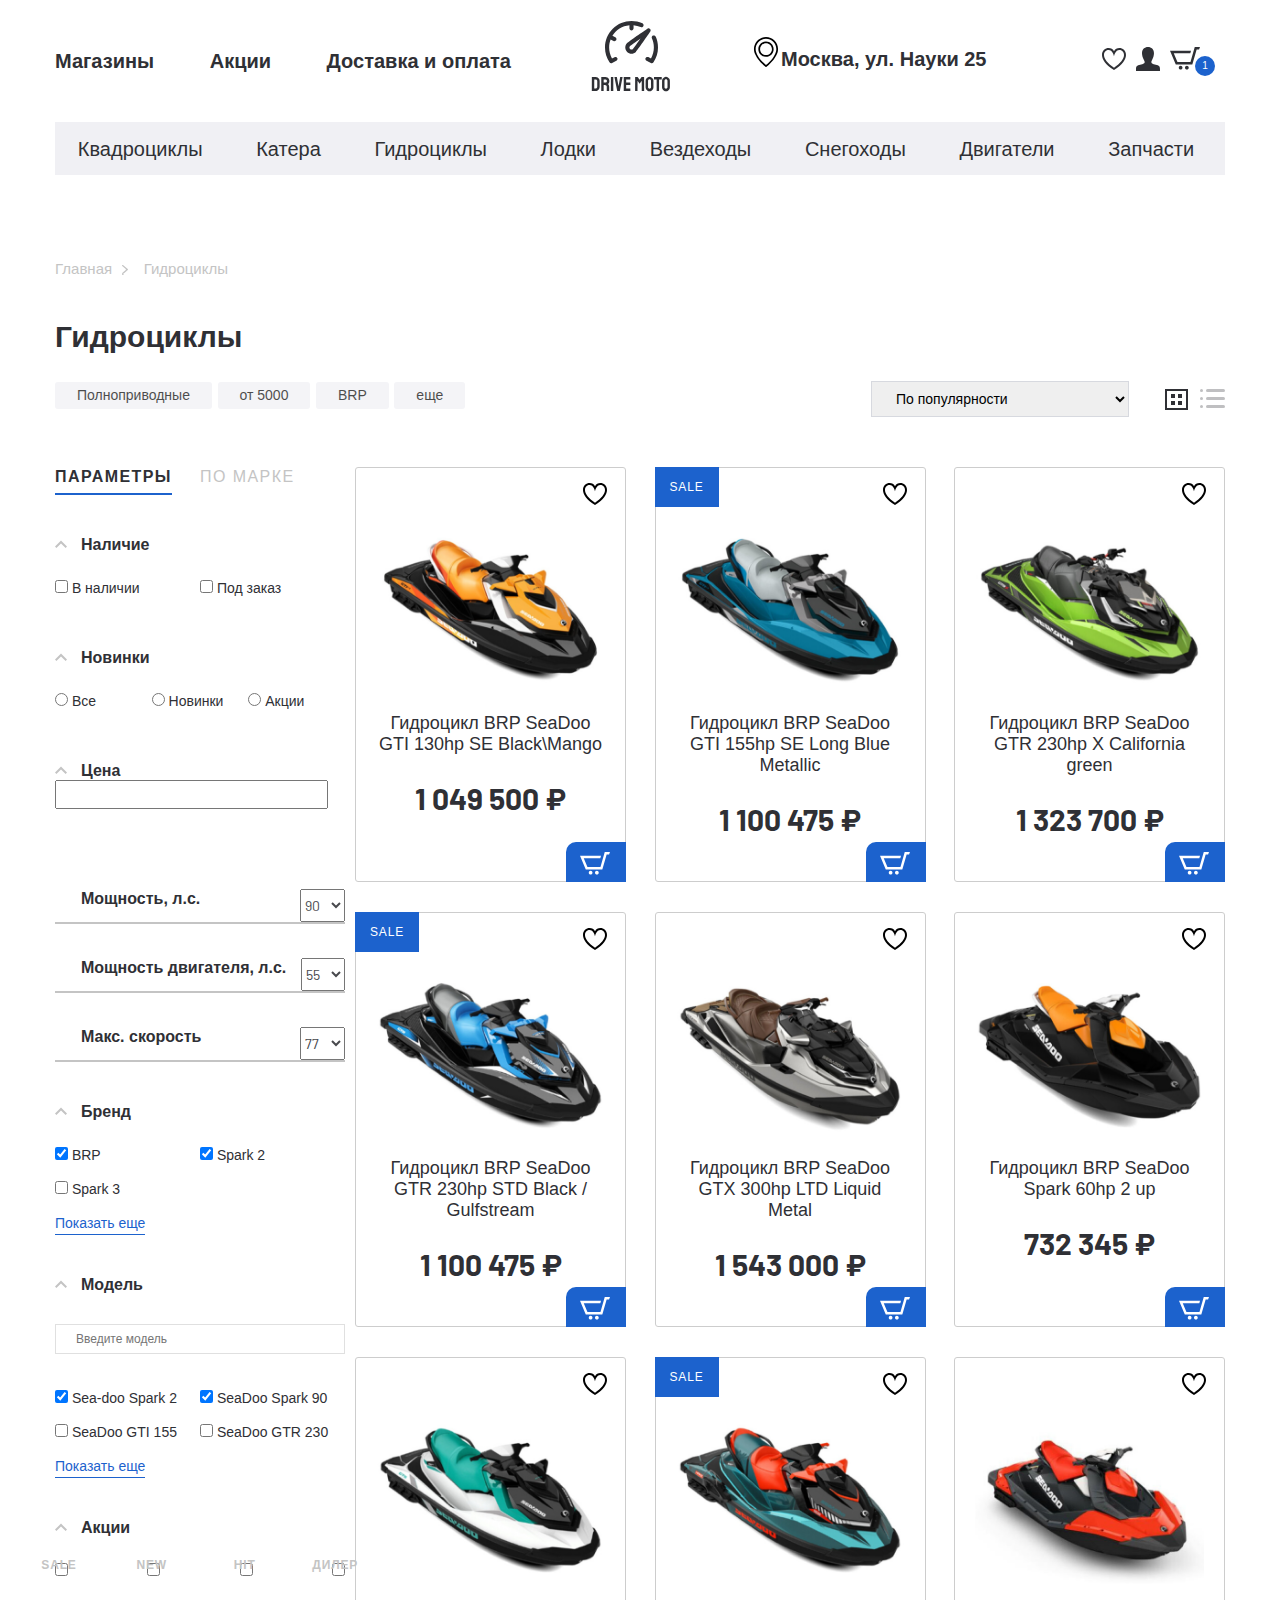
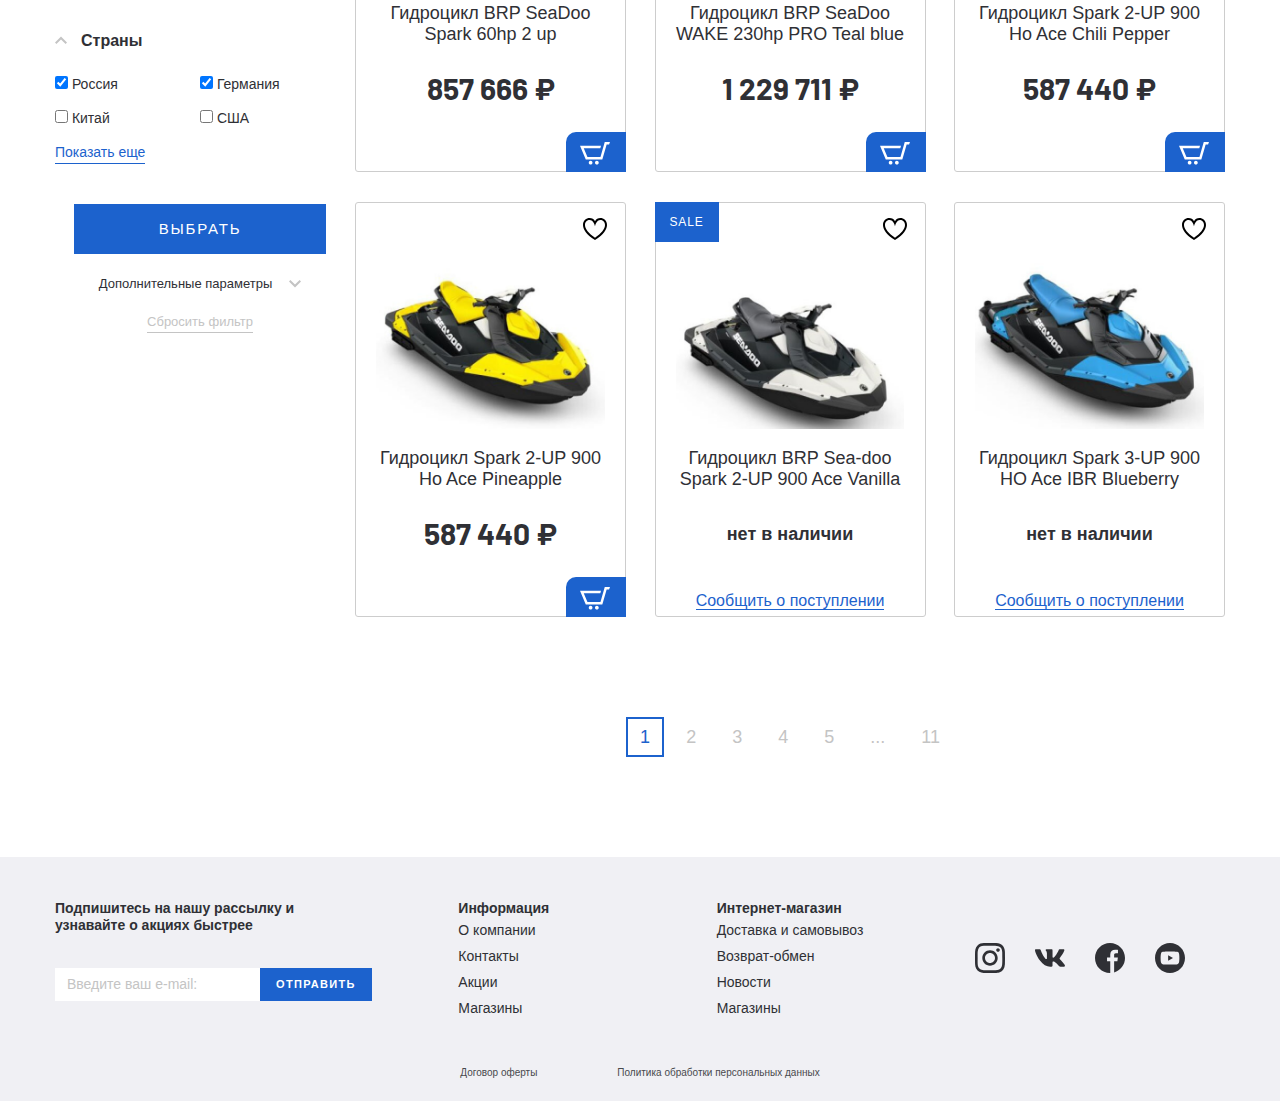
==== catalog.html @ 07547547 "work on the second and third page" ====
<!DOCTYPE html>
<html lang="ru">

<head>
  <meta charset="UTF-8">
  <meta name="viewport" content="width=device-width, initial-scale=1.0">
  <meta http-equiv="X-UA-Compatible" content="ie=edge">
  <title>Driver Moto</title>
  <link rel="stylesheet" href="css/normalize.css">
  <link rel="stylesheet" href="css/slick.css">
  <link rel="stylesheet" href="css/jquery.formstyler.css">
  <link rel="stylesheet" href="css/jquery.formstyler.theme.css">
  <link rel="stylesheet" href="css/ion.rangeSlider.min.css">
  <link rel="stylesheet" href="css/jquery.rateyo.min.css">
  <link rel="stylesheet" href="css/fonts.css">
  <link rel="preconnect" href="https://fonts.googleapis.com">
  <link rel="preconnect" href="https://fonts.gstatic.com" crossorigin>
  <link href="https://fonts.googleapis.com/css2?family=Barlow:wght@400;700&display=swap" rel="stylesheet">
  <link rel="stylesheet" href="css/style.css">
</head>

<body>
  <header class="header">
    <div class="header__top">
      <div class="container">
        <div class="header__top-inner">
          <nav class="menu">
            <ul class="menu__list">
              <li class="menu__item"><a class="menu__link" href="index.html">Магазины</a></li>
              <li class="menu__item"><a class="menu__link" href="index.html">Акции</a></li>
              <li class="menu__item"><a class="menu__link" href="index.html">Доставка и оплата</a></li>
            </ul>
          </nav>
          <a class="logo" href="index.html">
            <img class="logo__img" src="images/logo.svg" alt="Logo">
          </a>
          <div class="header__box">
            <a class="header__address-link"
              href="https://www.google.com.ua/maps/search/%D0%9C%D0%BE%D1%81%D0%BA%D0%B2%D0%B0,+%D1%83%D0%BB.+%D0%9D%D0%B0%D1%83%D0%BA%D0%B8+25/@55.744637,37.477766,10.5z?hl=ru"
              target="_blank">Москва, ул. Науки 25</a>
            <ul class="user-list">
              <li class="user-list__item">
                <a class="user-list__link" href="#">
                  <img src="images/save-icon.svg" alt="save">
                </a>
              </li>
              <li class="user-list__item">
                <a class="user-list__link" href="#">
                  <img src="images/account-icon.svg" alt="account">
                </a>
              </li>
              <li class="user-list__item">
                <a class="user-list__link basket" href="#">
                  <img src="images/basket-icon.svg" alt="basket">
                  <p class="basket__num">
                    1
                  </p>
                </a>
              </li>
            </ul>
          </div>
        </div>
      </div>
    </div>
    <div class="header__bottom">
      <div class="container">
        <ul class="menu-categories">
          <li class="menu-categories__item">
            <a class="menu-categories__link" href="catalog.html">
              Квадроциклы
            </a>
          </li>
          <li class="menu-categories__item">
            <a class="menu-categories__link" href="catalog.html">
              Катера
            </a>
          </li>
          <li class="menu-categories__item">
            <a class="menu-categories__link" href="catalog.html">
              Гидроциклы
            </a>
          </li>
          <li class="menu-categories__item">
            <a class="menu-categories__link" href="catalog.html">
              Лодки
            </a>
          </li>
          <li class="menu-categories__item">
            <a class="menu-categories__link" href="catalog.html">
              Вездеходы
            </a>
          </li>
          <li class="menu-categories__item">
            <a class="menu-categories__link" href="catalog.html">
              Снегоходы
            </a>
          </li>
          <li class="menu-categories__item">
            <a class="menu-categories__link" href="catalog.html">
              Двигатели
            </a>
          </li>
          <li class="menu-categories__item">
            <a class="menu-categories__link" href="catalog.html">
              Запчасти
            </a>
          </li>
        </ul>
      </div>
    </div>
  </header>

  <div class="breadcrumbs">
    <div class="container">
      <ul class="breadcrumbs__list">
        <li class="breadcrumbs__list-item"><a class="breadcrumbs__list-link" href="#">
            Главная
          </a></li>
        <li class="breadcrumbs__list-item"><a class="breadcrumbs__list-link" href="#">
            Гидроциклы
          </a></li>
      </ul>
    </div>
  </div>

  <section class="catalog">
    <div class="container">
      <h2 class="catalog__title">Гидроциклы</h2>
      <div class="catalog__filter">
        <div class="catalog__filter-items">
          <button>Полноприводные</button>
          <button>от 5000</button>
          <button>BRP</button>
          <button>еще</button>
        </div>
        <div class="catalog__filter-btn">
          <select class="filter-style select-item">
            <option>По популярности</option>
            <option>По рейтингу</option>
            <option>По цвету</option>
            <option>По цене, от дешевых к дорогим</option>
            <option>По цене, от дорогих к дешевым</option>
          </select>
          <button class="catalog__filter-btngrid catalog__filter-button catalog__filter-button--active"><svg width="23"
              height="21" viewBox="0 0 23 21" fill="none" xmlns="http://www.w3.org/2000/svg">
              <rect x="1" y="1" width="21" height="19" stroke="#2F3035" stroke-width="2" />
              <rect x="7" y="6" width="2" height="2" fill="#2F3035" stroke="#2F3035" stroke-width="2" />
              <rect x="7" y="13" width="2" height="2" fill="#2F3035" stroke="#2F3035" stroke-width="2" />
              <rect x="14" y="6" width="2" height="2" fill="#2F3035" stroke="#2F3035" stroke-width="2" />
              <rect x="14" y="13" width="2" height="2" fill="#2F3035" stroke="#2F3035" stroke-width="2" />
            </svg>
          </button>
          <button class="catalog__filter-btnline  catalog__filter-button">
            <svg opacity="1" width="25" height="19" viewBox="0 0 25 19" fill="none" xmlns="http://www.w3.org/2000/svg">
              <g opacity="1">
                <rect x="6" width="19" height="3" rx="1.5" fill="#2F3035" />
                <rect x="6" y="8" width="19" height="3" rx="1.5" fill="#2F3035" />
                <rect x="6" y="16" width="19" height="3" rx="1.5" fill="#2F3035" />
                <rect width="3" height="3" rx="1.5" fill="#2F3035" />
                <rect y="8" width="3" height="3" rx="1.5" fill="#2F3035" />
                <rect y="16" width="3" height="3" rx="1.5" fill="#2F3035" />
              </g>
            </svg>
          </button>
        </div>
      </div>
      <div class="catalog__inner">
        <aside class="catalog__inner-aside aside-filter">
          <div class="tabs-wrapper">
            <div class="tabs aside-filter__tabs">
              <a class="tab aside-filter__tab tab--active" href="#aside-filter-1"><span>Параметры</span></a>
              <a class="tab aside-filter__tab" href="#aside-filter-2"><span>по марке</span></a>
            </div>
            <div class="tabs-container">
              <div id="aside-filter-1" class="tabs-content aside-filter__tabs-content tabs-content--active">

                <form class="aside-filter__form ">
                  <ul class="aside-filter__list">



                    <li class="aside-filter__item-drop">
                      <p class="aside-filter__item-title filter__item-drop filter__item-drop--active">Наличие</p>
                      <div class="aside-filter__content">
                        <div class="aside-filter__content-box">
                          <label class="aside-filter__content-label">
                            <input class="filter-style" type="checkbox">
                            В наличии
                          </label>
                        </div>
                        <div class="aside-filter__content-box">
                          <label class="aside-filter__content-label">
                            <input class="filter-style" type="checkbox">
                            Под заказ
                          </label>
                        </div>
                      </div>
                    </li>



                    <li class="aside-filter__item-drop">
                      <p class="aside-filter__item-title filter__item-drop filter__item-drop--active">Новинки</p>
                      <div class="aside-filter__content aside-filter__content-radio">
                        <div class="aside-filter__content-box ">
                          <label class="aside-filter__content-label">
                            <input class="filter-style" name="radio" type="radio">
                            Все
                          </label>
                        </div>
                        <div class="aside-filter__content-box">
                          <label class="aside-filter__content-label">
                            <input class="filter-style" name="radio" type="radio">
                            Новинки
                          </label>
                        </div>
                        <div class="aside-filter__content-box">
                          <label class="aside-filter__content-label">
                            <input class="filter-style" name="radio" type="radio">
                            Акции
                          </label>
                        </div>
                      </div>
                    </li>


                    <li class="aside-filter__item-drop">
                      <p class="aside-filter__item-title filter__item-drop filter__item-drop--active">Цена</p>
                      <div class="aside-filter__coontent">
                        <input type="text" class="js-range-slider" name="my_range" value="" data-type="double"
                          data-min="100000" data-max="500000" data-from="150000" data-to="275000" />
                      </div>
                    </li>




                    <li class="aside-filter__item-list">

                      <div class="filter__item-list">
                        <p class="filter__item-listtitle">
                          Мощность, л.с.
                        </p>
                        <select class="filter-style filter__item-listselect power">
                          <option>90</option>
                          <option>130</option>
                          <option>154</option>
                          <option>230</option>
                          <option>300</option>
                        </select>
                      </div>

                      <div class="filter__item-list">
                        <p class="filter__item-listtitle">
                          Мощность двигателя, л.с.
                        </p>
                        <select class="filter-style filter__item-listselect">
                          <option>55</option>
                          <option>125</option>
                          <option>175</option>
                          <option>235</option>
                          <option>325</option>
                        </select>
                      </div>

                      <div class="filter__item-list">
                        <p class="filter__item-listtitle">
                          Макс. скорость
                        </p>
                        <select class="filter-style filter__item-listselect">
                          <option>77</option>
                          <option>124</option>
                          <option>160</option>
                          <option>190</option>
                          <option>230</option>
                        </select>
                      </div>


                    </li>


                    <li class="aside-filter__item-drop">
                      <p class="aside-filter__item-title filter__item-drop filter__item-drop--active">Бренд</p>
                      <div class="aside-filter__content">
                        <div class="aside-filter__content-box">
                          <label class="aside-filter__content-label">
                            <input class="filter-style" type="checkbox" checked>
                            BRP
                          </label>
                        </div>
                        <div class="aside-filter__content-box">
                          <label class="aside-filter__content-label">
                            <input class="filter-style" type="checkbox" checked>
                            Spark 2
                          </label>
                        </div>
                        <div class="aside-filter__content-box">
                          <label class="aside-filter__content-label">
                            <input class="filter-style" type="checkbox">
                            Spark 3
                          </label>
                        </div>
                        <div class="filter__more-item">
                          <button class="filter__more-btn">Показать еще</button>
                        </div>
                      </div>

                    </li>


                    <li class="aside-filter__item-drop">
                      <p class="aside-filter__item-title filter__item-drop filter__item-drop--active">Модель</p>
                      <div class="aside-filter__content">
                        <div class="aside-filter__content-box aside-filter__search-box">
                          <input class="filter-search" type="text" placeholder="Введите модель">
                        </div>
                        <div class="aside-filter__content-box">
                          <label class="aside-filter__content-label">
                            <input class="filter-style" type="checkbox" checked>
                            Sea-doo Spark 2
                          </label>
                        </div>
                        <div class="aside-filter__content-box">
                          <label class="aside-filter__content-label">
                            <input class="filter-style" type="checkbox" checked>
                            SeaDoo Spark 90
                          </label>
                        </div>
                        <div class="aside-filter__content-box">
                          <label class="aside-filter__content-label">
                            <input class="filter-style" type="checkbox">
                            SeaDoo GTI 155
                          </label>
                        </div>
                        <div class="aside-filter__content-box">
                          <label class="aside-filter__content-label">
                            <input class="filter-style" type="checkbox">
                            SeaDoo GTR 230
                          </label>
                        </div>
                        <div class="filter__more-item">
                          <button class="filter__more-btn">Показать еще</button>
                        </div>
                      </div>

                    </li>

                    <li class="aside-filter__item-drop btn-checked">
                      <p class="aside-filter__item-title filter__item-drop filter__item-drop--active">Акции</p>
                      <div class="aside-filter__content">
                        <div class="aside-filter__content-box">
                          <label class="aside-filter__content-label">
                            <input class="filter-style" type="checkbox">
                            <span class="btn-checked__text">SALE</span>
                          </label>
                        </div>
                        <div class="aside-filter__content-box">
                          <label class="aside-filter__content-label">
                            <input class="filter-style" type="checkbox">
                            <span class="btn-checked__text">NEW</span>
                          </label>
                        </div>
                        <div class="aside-filter__content-box">
                          <label class="aside-filter__content-label">
                            <input class="filter-style" type="checkbox">
                            <span class="btn-checked__text">HIT</span>
                          </label>
                        </div>
                        <div class="aside-filter__content-box">
                          <label class="aside-filter__content-label">
                            <input class="filter-style" type="checkbox">
                            <span class="btn-checked__text">ДИЛЕР</span>
                          </label>
                        </div>
                      </div>
                    </li>

                    <li class="aside-filter__item-drop">
                      <p class="aside-filter__item-title filter__item-drop filter__item-drop--active">Страны</p>
                      <div class="aside-filter__content">
                        <div class="aside-filter__content-box">
                          <label class="aside-filter__content-label">
                            <input class="filter-style" type="checkbox" checked>
                            Россия
                          </label>
                        </div>
                        <div class="aside-filter__content-box">
                          <label class="aside-filter__content-label">
                            <input class="filter-style" type="checkbox" checked>
                            Германия
                          </label>
                        </div>
                        <div class="aside-filter__content-box">
                          <label class="aside-filter__content-label">
                            <input class="filter-style" type="checkbox">
                            Китай
                          </label>
                        </div>
                        <div class="aside-filter__content-box">
                          <label class="aside-filter__content-label">
                            <input class="filter-style" type="checkbox">
                            США
                          </label>
                        </div>
                        <div class="filter__more-item">
                          <button class="filter__more-btn">Показать еще</button>
                        </div>
                      </div>

                    </li>


                    <li class="aside-filter__item-drop aside-filter__item-btn">
                      <button class="filter-btn__send filter-btn__send--active" type="submit">ВЫБРАТЬ</button>
                      <p class="filter__extra">Дополнительные параметры</p>
                      <div class="filter__extra-content">
                        <ul class="filter__extra-content-list">
                          <li class="filter__extra-content-item"><a href="#"
                              class="filter__extra-content-link">Насосы</a></li>
                          <li class="filter__extra-content-item"><a href="#"
                              class="filter__extra-content-link">Комплектующие</a> </li>
                          <li class="filter__extra-content-item"><a href="#"
                              class="filter__extra-content-link">Запчасти</a> </li>
                          <li class="filter__extra-content-item"><a href="#"
                              class="filter__extra-content-link">Поставщик</a> </li>
                          <li class="filter__extra-content-item"><a href="#"
                              class="filter__extra-content-link">Другое</a></li>
                        </ul>
                      </div>
                      <button class="filter-btn__reset" type="submit">Сбросить фильтр</button>
                    </li>

                  </ul>
                </form>



              </div>
              <div id="aside-filter-2" class="tabs-content aside-filter__tabs-content">

                <form class="aside-filter__form ">
                  <ul class="aside-filter__list">



                    <li class="aside-filter__item-drop">
                      <p class="aside-filter__item-title filter__item-drop filter__item-drop--active">Наличие</p>
                      <div class="aside-filter__content">
                        <div class="aside-filter__content-box">
                          <label class="aside-filter__content-label">
                            <input class="filter-style" type="checkbox">
                            В наличии
                          </label>
                        </div>
                        <div class="aside-filter__content-box">
                          <label class="aside-filter__content-label">
                            <input class="filter-style" type="checkbox">
                            Под заказ
                          </label>
                        </div>
                      </div>
                    </li>



                    <li class="aside-filter__item-drop">
                      <p class="aside-filter__item-title filter__item-drop filter__item-drop--active">Новинки</p>
                      <div class="aside-filter__content aside-filter__content-radio">
                        <div class="aside-filter__content-box ">
                          <label class="aside-filter__content-label">
                            <input class="filter-style" name="radio" type="radio">
                            Все
                          </label>
                        </div>
                        <div class="aside-filter__content-box">
                          <label class="aside-filter__content-label">
                            <input class="filter-style" name="radio" type="radio">
                            Новинки
                          </label>
                        </div>
                        <div class="aside-filter__content-box">
                          <label class="aside-filter__content-label">
                            <input class="filter-style" name="radio" type="radio">
                            Акции
                          </label>
                        </div>
                      </div>
                    </li>


                    <li class="aside-filter__item-drop">
                      <p class="aside-filter__item-title filter__item-drop filter__item-drop--active">Цена</p>
                      <div class="aside-filter__coontent">
                        <input type="text" class="js-range-slider" name="my_range" value="" data-type="double"
                          data-min="100000" data-max="500000" data-from="150000" data-to="275000" />
                      </div>
                    </li>




                    <li class="aside-filter__item-list">

                      <div class="filter__item-list">
                        <p class="filter__item-listtitle">
                          Мощность, л.с.
                        </p>
                        <select class="filter-style filter__item-listselect power">
                          <option>90</option>
                          <option>130</option>
                          <option>154</option>
                          <option>230</option>
                          <option>300</option>
                        </select>
                      </div>

                      <div class="filter__item-list">
                        <p class="filter__item-listtitle">
                          Мощность двигателя, л.с.
                        </p>
                        <select class="filter-style filter__item-listselect">
                          <option>55</option>
                          <option>125</option>
                          <option>175</option>
                          <option>235</option>
                          <option>325</option>
                        </select>
                      </div>

                      <div class="filter__item-list">
                        <p class="filter__item-listtitle">
                          Макс. скорость
                        </p>
                        <select class="filter-style filter__item-listselect">
                          <option>77</option>
                          <option>124</option>
                          <option>160</option>
                          <option>190</option>
                          <option>230</option>
                        </select>
                      </div>


                    </li>


                    <li class="aside-filter__item-drop">
                      <p class="aside-filter__item-title filter__item-drop filter__item-drop--active">Бренд</p>
                      <div class="aside-filter__content">
                        <div class="aside-filter__content-box">
                          <label class="aside-filter__content-label">
                            <input class="filter-style" type="checkbox" checked>
                            BRP
                          </label>
                        </div>
                        <div class="aside-filter__content-box">
                          <label class="aside-filter__content-label">
                            <input class="filter-style" type="checkbox" checked>
                            Spark 2
                          </label>
                        </div>
                        <div class="aside-filter__content-box">
                          <label class="aside-filter__content-label">
                            <input class="filter-style" type="checkbox">
                            Spark 3
                          </label>
                        </div>
                        <div class="filter__more-item">
                          <button class="filter__more-btn">Показать еще</button>
                        </div>
                      </div>

                    </li>


                    <li class="aside-filter__item-drop">
                      <p class="aside-filter__item-title filter__item-drop filter__item-drop--active">Модель</p>
                      <div class="aside-filter__content">
                        <div class="aside-filter__content-box aside-filter__search-box">
                          <input class="filter-search" type="text" placeholder="Введите модель">
                        </div>
                        <div class="aside-filter__content-box">
                          <label class="aside-filter__content-label">
                            <input class="filter-style" type="checkbox" checked>
                            Sea-doo Spark 2
                          </label>
                        </div>
                        <div class="aside-filter__content-box">
                          <label class="aside-filter__content-label">
                            <input class="filter-style" type="checkbox" checked>
                            SeaDoo Spark 90
                          </label>
                        </div>
                        <div class="aside-filter__content-box">
                          <label class="aside-filter__content-label">
                            <input class="filter-style" type="checkbox">
                            SeaDoo GTI 155
                          </label>
                        </div>
                        <div class="aside-filter__content-box">
                          <label class="aside-filter__content-label">
                            <input class="filter-style" type="checkbox">
                            SeaDoo GTR 230
                          </label>
                        </div>
                        <div class="filter__more-item">
                          <button class="filter__more-btn">Показать еще</button>
                        </div>
                      </div>

                    </li>

                    <li class="aside-filter__item-drop btn-checked">
                      <p class="aside-filter__item-title filter__item-drop filter__item-drop--active">Акции</p>
                      <div class="aside-filter__content">
                        <div class="aside-filter__content-box">
                          <label class="aside-filter__content-label">
                            <input class="filter-style" type="checkbox">
                            <span class="btn-checked__text">SALE</span>
                          </label>
                        </div>
                        <div class="aside-filter__content-box">
                          <label class="aside-filter__content-label">
                            <input class="filter-style" type="checkbox">
                            <span class="btn-checked__text">NEW</span>
                          </label>
                        </div>
                        <div class="aside-filter__content-box">
                          <label class="aside-filter__content-label">
                            <input class="filter-style" type="checkbox">
                            <span class="btn-checked__text">HIT</span>
                          </label>
                        </div>
                        <div class="aside-filter__content-box">
                          <label class="aside-filter__content-label">
                            <input class="filter-style" type="checkbox">
                            <span class="btn-checked__text">ДИЛЕР</span>
                          </label>
                        </div>
                      </div>
                    </li>

                    <li class="aside-filter__item-drop">
                      <p class="aside-filter__item-title filter__item-drop filter__item-drop--active">Страны</p>
                      <div class="aside-filter__content">
                        <div class="aside-filter__content-box">
                          <label class="aside-filter__content-label">
                            <input class="filter-style" type="checkbox" checked>
                            Россия
                          </label>
                        </div>
                        <div class="aside-filter__content-box">
                          <label class="aside-filter__content-label">
                            <input class="filter-style" type="checkbox" checked>
                            Германия
                          </label>
                        </div>
                        <div class="aside-filter__content-box">
                          <label class="aside-filter__content-label">
                            <input class="filter-style" type="checkbox">
                            Китай
                          </label>
                        </div>
                        <div class="aside-filter__content-box">
                          <label class="aside-filter__content-label">
                            <input class="filter-style" type="checkbox">
                            США
                          </label>
                        </div>
                        <div class="filter__more-item">
                          <button class="filter__more-btn">Показать еще</button>
                        </div>
                      </div>

                    </li>


                    <li class="aside-filter__item-drop aside-filter__item-btn">
                      <button class="filter-btn__send filter-btn__send--active" type="submit">ВЫБРАТЬ</button>
                      <p class="filter__extra">Дополнительные параметры</p>
                      <div class="filter__extra-content">
                        <ul class="filter__extra-content-list">
                          <li class="filter__extra-content-item"><a href="#"
                              class="filter__extra-content-link">Насосы</a></li>
                          <li class="filter__extra-content-item"><a href="#"
                              class="filter__extra-content-link">Комплектующие</a> </li>
                          <li class="filter__extra-content-item"><a href="#"
                              class="filter__extra-content-link">Запчасти</a> </li>
                          <li class="filter__extra-content-item"><a href="#"
                              class="filter__extra-content-link">Поставщик</a> </li>
                          <li class="filter__extra-content-item"><a href="#"
                              class="filter__extra-content-link">Другое</a></li>
                        </ul>
                      </div>
                      <button class="filter-btn__reset" type="submit">Сбросить фильтр</button>
                    </li>

                  </ul>
                </form>

              </div>
            </div>
          </div>
        </aside>
        <div class="catalog__inner-list">
          <div class="product-item__wrapper">
            <button class="product-item__favorite">
            </button>
            <button class="product-item__basket">
              <img src="images/basket-white.svg" alt="basket">
            </button>
            <a class="product-item__notify-link" href="#"><span>Сообщить о поступлении</span></a>
            <a class="product-item" href="#">
              <p class="product-item__hover-text hover-text">
                посмотреть товар
              </p>
              <img class="product-item__img" src="images/content/gidrotsikl-1.png" alt="product-item">
              <h4 class="product-item__title">
                Гидроцикл BRP SeaDoo GTI 130hp SE Black\Mango
              </h4>
              <p class="price product-item__price">
                1 049 500 ₽
              </p>
              <p class="product-item__notify-text">
                нет в наличии
              </p>
            </a>
          </div>
          <div class="product-item__wrapper">
            <button class="product-item__favorite">
            </button>
            <button class="product-item__basket">
              <img src="images/basket-white.svg" alt="basket">
            </button>
            <a class="product-item__notify-link" href="#"><span>Сообщить о поступлении</span></a>
            <a class="product-item product-item--sale" href="#">
              <p class="product-item__hover-text hover-text">
                посмотреть товар
              </p>
              <img class="product-item__img" src="images/content/gidrotsikl-2.png" alt="product-item">
              <h4 class="product-item__title">
                Гидроцикл BRP SeaDoo GTI 155hp SE Long Blue Metallic
              </h4>
              <p class="price product-item__price">
                1 100 475 ₽
              </p>
              <p class="product-item__notify-text">
                нет в наличии
              </p>
            </a>
          </div>
          <div class="product-item__wrapper">
            <button class="product-item__favorite">
            </button>
            <button class="product-item__basket">
              <img src="images/basket-white.svg" alt="basket">
            </button>
            <a class="product-item__notify-link" href="#"><span>Сообщить о поступлении</span></a>
            <a class="product-item" href="#">
              <p class="product-item__hover-text hover-text">
                посмотреть товар
              </p>
              <img class="product-item__img" src="images/content/gidrotsikl-3.png" alt="product-item">
              <h4 class="product-item__title">
                Гидроцикл BRP SeaDoo GTR 230hp X California green
              </h4>
              <p class="price product-item__price">
                1 323 700 ₽
              </p>
              <p class="product-item__notify-text">
                нет в наличии
              </p>
            </a>
          </div>
          <div class="product-item__wrapper">
            <button class="product-item__favorite product-item__not-available">
            </button>
            <button class="product-item__basket">
              <img src="images/basket-white.svg" alt="basket">
            </button>
            <a class="product-item__notify-link" href="#"><span>Сообщить о поступлении</span></a>
            <a class="product-item product-item--sale" href="#">
              <p class="product-item__hover-text hover-text">
                посмотреть товар
              </p>
              <img class="product-item__img" src="images/content/gidrotsikl-4.png" alt="product-item">
              <h4 class="product-item__title">
                Гидроцикл BRP SeaDoo GTR 230hp STD Black / Gulfstream
              </h4>
              <p class="price product-item__price">
                1 100 475 ₽
              </p>
              <p class="product-item__notify-text">
                нет в наличии
              </p>
            </a>
          </div>
          <div class="product-item__wrapper">
            <button class="product-item__favorite">
            </button>
            <button class="product-item__basket">
              <img src="images/basket-white.svg" alt="basket">
            </button>
            <a class="product-item__notify-link" href="#"><span>Сообщить о поступлении</span></a>
            <a class="product-item" href="#">
              <p class="product-item__hover-text hover-text">
                посмотреть товар
              </p>
              <img class="product-item__img" src="images/content/gidrotsikl-5.png" alt="product-item">
              <h4 class="product-item__title">
                Гидроцикл BRP SeaDoo GTX 300hp LTD Liquid Metal
              </h4>
              <p class="price product-item__price">
                1 543 000 ₽
              </p>
              <p class="product-item__notify-text">
                нет в наличии
              </p>
            </a>
          </div>
          <div class="product-item__wrapper">
            <button class="product-item__favorite">
            </button>
            <button class="product-item__basket">
              <img src="images/basket-white.svg" alt="basket">
            </button>
            <a class="product-item__notify-link" href="#"><span>Сообщить о поступлении</span></a>
            <a class="product-item" href="#">
              <p class="product-item__hover-text hover-text">
                посмотреть товар
              </p>
              <img class="product-item__img" src="images/content/gidrotsikl-6.png" alt="product-item">
              <h4 class="product-item__title">
                Гидроцикл BRP SeaDoo Spark 60hp 2 up
              </h4>
              <p class="price product-item__price">
                732 345 ₽
              </p>
              <p class="product-item__notify-text">
                нет в наличии
              </p>
            </a>
          </div>
          <div class="product-item__wrapper">
            <button class="product-item__favorite">
            </button>
            <button class="product-item__basket">
              <img src="images/basket-white.svg" alt="basket">
            </button>
            <a class="product-item__notify-link" href="#"><span>Сообщить о поступлении</span></a>
            <a class="product-item" href="#">
              <p class="product-item__hover-text hover-text">
                посмотреть товар
              </p>
              <img class="product-item__img" src="images/content/gidrotsikl-7.png" alt="product-item">
              <h4 class="product-item__title">
                Гидроцикл BRP SeaDoo Spark 60hp 2 up
              </h4>
              <p class="price product-item__price">
                857 666 ₽
              </p>
              <p class="product-item__notify-text">
                нет в наличии
              </p>
            </a>
          </div>
          <div class="product-item__wrapper">
            <button class="product-item__favorite">
            </button>
            <button class="product-item__basket">
              <img src="images/basket-white.svg" alt="basket">
            </button>
            <a class="product-item__notify-link" href="#"><span>Сообщить о поступлении</span></a>
            <a class="product-item product-item--sale" href="#">
              <p class="product-item__hover-text hover-text">
                посмотреть товар
              </p>
              <img class="product-item__img" src="images/content/gidrotsikl-8.png" alt="product-item">
              <h4 class="product-item__title">
                Гидроцикл BRP SeaDoo WAKE 230hp PRO Teal blue
              </h4>
              <p class="price product-item__price">
                1 229 711 ₽
              </p>
              <p class="product-item__notify-text">
                нет в наличии
              </p>
            </a>
          </div>
          <div class="product-item__wrapper">
            <button class="product-item__favorite">
            </button>
            <button class="product-item__basket">
              <img src="images/basket-white.svg" alt="basket">
            </button>
            <a class="product-item__notify-link" href="#"><span>Сообщить о поступлении</span></a>
            <a class="product-item" href="#">
              <p class="product-item__hover-text hover-text">
                посмотреть товар
              </p>
              <img class="product-item__img" src="images/content/gidrotsikl-9.png" alt="product-item">
              <h4 class="product-item__title">
                Гидроцикл Spark 2-UP 900 Ho Ace Chili Pepper

              </h4>
              <p class="price product-item__price">
                587 440 ₽
              </p>
              <p class="product-item__notify-text">
                нет в наличии
              </p>
            </a>
          </div>
          <div class="product-item__wrapper">
            <button class="product-item__favorite">
            </button>
            <button class="product-item__basket">
              <img src="images/basket-white.svg" alt="basket">
            </button>
            <a class="product-item__notify-link" href="#"><span>Сообщить о поступлении</span></a>
            <a class="product-item" href="#">
              <p class="product-item__hover-text hover-text">
                посмотреть товар
              </p>
              <img class="product-item__img" src="images/content/gidrotsikl-10.png" alt="product-item">
              <h4 class="product-item__title">
                Гидроцикл Spark 2-UP 900 Ho Ace Pineapple
              </h4>
              <p class="price product-item__price">
                587 440 ₽
              </p>
              <p class="product-item__notify-text">
                нет в наличии
              </p>
            </a>
          </div>
          <div class="product-item__wrapper product-item__not-available">
            <button class="product-item__favorite">
            </button>
            <button class="product-item__basket">
              <img src="images/basket-white.svg" alt="basket">
            </button>
            <a class="product-item__notify-link" href="#"><span>Сообщить о поступлении</span></a>
            <a class="product-item product-item--sale" href="#">
              <p class="product-item__hover-text hover-text">
                посмотреть товар
              </p>
              <img class="product-item__img" src="images/content/gidrotsikl-11.png" alt="product-item">
              <h4 class="product-item__title">
                Гидроцикл BRP Sea-doo Spark 2-UP 900 Ace Vanilla
              </h4>
              <p class="price product-item__price">
                587 440 ₽
              </p>
              <p class="product-item__notify-text">
                нет в наличии
              </p>
            </a>
          </div>
          <div class="product-item__wrapper product-item__not-available">
            <button class="product-item__favorite">
            </button>
            <button class="product-item__basket">
              <img src="images/basket-white.svg" alt="basket">
            </button>
            <a class="product-item__notify-link" href="#"><span>Сообщить о поступлении</span></a>
            <a class="product-item" href="#">
              <p class="product-item__hover-text hover-text">
                посмотреть товар
              </p>
              <img class="product-item__img" src="images/content/gidrotsikl-12.png" alt="product-item">
              <h4 class="product-item__title">
                Гидроцикл Spark 3-UP 900 HO Ace IBR Blueberry
              </h4>
              <p class="price product-item__price">
                587 440 ₽
              </p>
              <p class="product-item__notify-text">
                нет в наличии
              </p>
            </a>
          </div>

          <div class="pagination">
            <ul class="pagination-list">
              <li class="pagination-list__item active">
                <a href="#">1</a>
              </li>
              <li class="pagination-list__item">
                <a href="#">2</a>
              </li>
              <li class="pagination-list__item">
                <a href="#">3</a>
              </li>
              <li class="pagination-list__item">
                <a href="#">4</a>
              </li>
              <li class="pagination-list__item">
                <a href="#">5</a>
              </li>
              <li class="pagination-list__item">
                <a href="#"><span>...</span></a>
              </li>
              <li class="pagination-list__item">
                <a href="#">11</a>
              </li>
            </ul>
          </div>

        </div>

      </div>
    </div>
  </section>

  <footer class="footer">
    <div class="container">
      <div class="footer__top">
        <div class="footer__top-inner">
          <div class="footer__top-item footer__top-newslatter">
            <h6 class="footer__top-title">Подпишитесь на нашу рассылку
              и узнавайте о акциях быстрее</h6>
            <form class="footer__top-form">
              <input class="footer__form-input" type="text" placeholder="Введите ваш e-mail:">
              <button class="footer__form-btn" type="submit">Отправить</button>
            </form>
          </div>
          <div class="footer__top-item">
            <h6 class="footer__top-title">Информация</h6>
            <ul class="footer-list">
              <li class="footer-list__item"><a class="footer-list__link" href="#">О компании</a></li>
              <li class="footer-list__item"><a class="footer-list__link" href="#">Контакты</a></li>
              <li class="footer-list__item"><a class="footer-list__link" href="#">Акции</a></li>
              <li class="footer-list__item"><a class="footer-list__link" href="#">Магазины</a></li>
            </ul>
          </div>
          <div class="footer__top-item">
            <h6 class="footer__top-title">Интернет-магазин</h6>
            <ul class="footer-list">
              <li class="footer-list__item"><a class="footer-list__link" href="#">Доставка и самовывоз</a></li>
              <li class="footer-list__item"><a class="footer-list__link" href="#">Возврат-обмен</a></li>
              <li class="footer-list__item"><a class="footer-list__link" href="#">Новости</a></li>
              <li class="footer-list__item"><a class="footer-list__link" href="#">Магазины</a></li>
            </ul>
          </div>
          <div class="footer__top-item footer__top-social">
            <ul class="social-list">
              <li class="soical-list__item"><a class="social-list__link" href="#"><img src="images/instagram.svg"
                    alt="social-icon"></a></li>
              <li class="soical-list__item"><a class="social-list__link" href="#"><img src="images/vkontakte.svg"
                    alt="social-icon"></a></li>
              <li class="soical-list__item"><a class="social-list__link" href="#"><img src="images/facebook.svg"
                    alt="social-icon"></a></li>
              <li class="soical-list__item"><a class="social-list__link" href="#"><img src="images/youtube.svg"
                    alt="social-icon"></a></li>
            </ul>
          </div>
        </div>
      </div>
      <div class="footer__bottom">
        <a class="footer__bottom-link" href="#">Договор оферты</a>
        <a class="footer__bottom-link" href="#">Политика обработки персональных данных</a>
      </div>
    </div>
  </footer>



  <script src="https://code.jquery.com/jquery-3.6.0.js" integrity="sha256-H+K7U5CnXl1h5ywQfKtSj8PCmoN9aaq30gDh27Xc0jk="
    crossorigin="anonymous"></script>
  <script src="js/slick.min.js"></script>
  <script src="js/ion.rangeSlider.min.js"></script>
  <script src="js/jquery.formstyler.min.js"></script>
  <script src="js/jquery.formstyler.js"></script>
  <script src="js/jquery.rateyo.min.js"></script>
  <script src="js/main.js"></script>
</body>

</html>


<!-- 
<div class="tabs-wrapper">
  <div class="tabs">
    <a class="tab tab--actives-content" href="#"></a>
  </div>
  <div class="tabs-container">
    <div class="tabs-content tabs-content--active"></div>
  </div>
</div> -->
---- css/ion.rangeSlider.min.css ----
/*!Ion.RangeSlider, 2.3.1, © Denis Ineshin, 2010 - 2019, IonDen.com, Build date: 2019-12-19 16:51:02*/.irs{position:relative;display:block;-webkit-touch-callout:none;-webkit-user-select:none;-khtml-user-select:none;-moz-user-select:none;-ms-user-select:none;user-select:none;font-size:12px;font-family:Arial,sans-serif}.irs-line{position:relative;display:block;overflow:hidden;outline:none !important}.irs-bar{position:absolute;display:block;left:0;width:0}.irs-shadow{position:absolute;display:none;left:0;width:0}.irs-handle{position:absolute;display:block;box-sizing:border-box;cursor:default;z-index:1}.irs-handle.type_last{z-index:2}.irs-min,.irs-max{position:absolute;display:block;cursor:default}.irs-min{left:0}.irs-max{right:0}.irs-from,.irs-to,.irs-single{position:absolute;display:block;top:0;left:0;cursor:default;white-space:nowrap}.irs-grid{position:absolute;display:none;bottom:0;left:0;width:100%;height:20px}.irs-with-grid .irs-grid{display:block}.irs-grid-pol{position:absolute;top:0;left:0;width:1px;height:8px;background:#000}.irs-grid-pol.small{height:4px}.irs-grid-text{position:absolute;bottom:0;left:0;white-space:nowrap;text-align:center;font-size:9px;line-height:9px;padding:0 3px;color:#000}.irs-disable-mask{position:absolute;display:block;top:0;left:-1%;width:102%;height:100%;cursor:default;background:rgba(0,0,0,0);z-index:2}.lt-ie9 .irs-disable-mask{background:#000;filter:alpha(opacity=0);cursor:not-allowed}.irs-disabled{opacity:.4}.irs-hidden-input{position:absolute !important;display:block !important;top:0 !important;left:0 !important;width:0 !important;height:0 !important;font-size:0 !important;line-height:0 !important;padding:0 !important;margin:0 !important;overflow:hidden;outline:none !important;z-index:-9999 !important;background:none !important;border-style:solid !important;border-color:transparent !important}.irs--flat{height:40px}.irs--flat.irs-with-grid{height:60px}.irs--flat .irs-line{top:25px;height:12px;background-color:#e1e4e9;border-radius:4px}.irs--flat .irs-bar{top:25px;height:12px;background-color:#ed5565}.irs--flat .irs-bar--single{border-radius:4px 0 0 4px}.irs--flat .irs-shadow{height:1px;bottom:16px;background-color:#e1e4e9}.irs--flat .irs-handle{top:22px;width:16px;height:18px;background-color:transparent}.irs--flat .irs-handle>i:first-child{position:absolute;display:block;top:0;left:50%;width:2px;height:100%;margin-left:-1px;background-color:#da4453}.irs--flat .irs-handle.state_hover>i:first-child,.irs--flat .irs-handle:hover>i:first-child{background-color:#a43540}.irs--flat .irs-min,.irs--flat .irs-max{top:0;padding:1px 3px;color:#999;font-size:10px;line-height:1.333;text-shadow:none;background-color:#e1e4e9;border-radius:4px}.irs--flat .irs-from,.irs--flat .irs-to,.irs--flat .irs-single{color:white;font-size:10px;line-height:1.333;text-shadow:none;padding:1px 5px;background-color:#ed5565;border-radius:4px}.irs--flat .irs-from:before,.irs--flat .irs-to:before,.irs--flat .irs-single:before{position:absolute;display:block;content:"";bottom:-6px;left:50%;width:0;height:0;margin-left:-3px;overflow:hidden;border:3px solid transparent;border-top-color:#ed5565}.irs--flat .irs-grid-pol{background-color:#e1e4e9}.irs--flat .irs-grid-text{color:#999}.irs--big{height:55px}.irs--big.irs-with-grid{height:70px}.irs--big .irs-line{top:33px;height:12px;background-color:white;background:linear-gradient(to bottom, #ddd -50%, white 150%);border:1px solid #ccc;border-radius:12px}.irs--big .irs-bar{top:33px;height:12px;background-color:#92bce0;border:1px solid #428bca;background:linear-gradient(to bottom, #ffffff 0%, #428bca 30%, #b9d4ec 100%);box-shadow:inset 0 0 1px 1px rgba(255,255,255,0.5)}.irs--big .irs-bar--single{border-radius:12px 0 0 12px}.irs--big .irs-shadow{height:1px;bottom:16px;background-color:rgba(66,139,202,0.5)}.irs--big .irs-handle{top:25px;width:30px;height:30px;border:1px solid rgba(0,0,0,0.3);background-color:#cbcfd5;background:linear-gradient(to bottom, white 0%, #B4B9BE 30%, white 100%);box-shadow:1px 1px 2px rgba(0,0,0,0.2),inset 0 0 3px 1px white;border-radius:30px}.irs--big .irs-handle.state_hover,.irs--big .irs-handle:hover{border-color:rgba(0,0,0,0.45);background-color:#939ba7;background:linear-gradient(to bottom, white 0%, #919BA5 30%, white 100%)}.irs--big .irs-min,.irs--big .irs-max{top:0;padding:1px 5px;color:white;text-shadow:none;background-color:#9f9f9f;border-radius:3px}.irs--big .irs-from,.irs--big .irs-to,.irs--big .irs-single{color:white;text-shadow:none;padding:1px 5px;background-color:#428bca;background:linear-gradient(to bottom, #428bca 0%, #3071a9 100%);border-radius:3px}.irs--big .irs-grid-pol{background-color:#428bca}.irs--big .irs-grid-text{color:#428bca}.irs--modern{height:55px}.irs--modern.irs-with-grid{height:55px}.irs--modern .irs-line{top:25px;height:5px;background-color:#d1d6e0;background:linear-gradient(to bottom, #e0e4ea 0%, #d1d6e0 100%);border:1px solid #a3adc1;border-bottom-width:0;border-radius:5px}.irs--modern .irs-bar{top:25px;height:5px;background:#20b426;background:linear-gradient(to bottom, #20b426 0%, #18891d 100%)}.irs--modern .irs-bar--single{border-radius:5px 0 0 5px}.irs--modern .irs-shadow{height:1px;bottom:21px;background-color:rgba(209,214,224,0.5)}.irs--modern .irs-handle{top:37px;width:12px;height:13px;border:1px solid #a3adc1;border-top-width:0;box-shadow:1px 1px 1px rgba(0,0,0,0.1);border-radius:0 0 3px 3px}.irs--modern .irs-handle>i:nth-child(1){position:absolute;display:block;top:-4px;left:1px;width:6px;height:6px;border:1px solid #a3adc1;background:white;transform:rotate(45deg)}.irs--modern .irs-handle>i:nth-child(2){position:absolute;display:block;box-sizing:border-box;top:0;left:0;width:10px;height:12px;background:#e9e6e6;background:linear-gradient(to bottom, white 0%, #e9e6e6 100%);border-radius:0 0 3px 3px}.irs--modern .irs-handle>i:nth-child(3){position:absolute;display:block;box-sizing:border-box;top:3px;left:3px;width:4px;height:5px;border-left:1px solid #a3adc1;border-right:1px solid #a3adc1}.irs--modern .irs-handle.state_hover,.irs--modern .irs-handle:hover{border-color:#7685a2;background:#c3c7cd;background:linear-gradient(to bottom, #ffffff 0%, #919ba5 30%, #ffffff 100%)}.irs--modern .irs-handle.state_hover>i:nth-child(1),.irs--modern .irs-handle:hover>i:nth-child(1){border-color:#7685a2}.irs--modern .irs-handle.state_hover>i:nth-child(3),.irs--modern .irs-handle:hover>i:nth-child(3){border-color:#48536a}.irs--modern .irs-min,.irs--modern .irs-max{top:0;font-size:10px;line-height:1.333;text-shadow:none;padding:1px 5px;color:white;background-color:#d1d6e0;border-radius:5px}.irs--modern .irs-from,.irs--modern .irs-to,.irs--modern .irs-single{font-size:10px;line-height:1.333;text-shadow:none;padding:1px 5px;background-color:#20b426;color:white;border-radius:5px}.irs--modern .irs-from:before,.irs--modern .irs-to:before,.irs--modern .irs-single:before{position:absolute;display:block;content:"";bottom:-6px;left:50%;width:0;height:0;margin-left:-3px;overflow:hidden;border:3px solid transparent;border-top-color:#20b426}.irs--modern .irs-grid{height:25px}.irs--modern .irs-grid-pol{background-color:#dedede}.irs--modern .irs-grid-text{color:silver;font-size:13px}.irs--sharp{height:50px;font-size:12px;line-height:1}.irs--sharp.irs-with-grid{height:57px}.irs--sharp .irs-line{top:30px;height:2px;background-color:black;border-radius:2px}.irs--sharp .irs-bar{top:30px;height:2px;background-color:#ee22fa}.irs--sharp .irs-bar--single{border-radius:2px 0 0 2px}.irs--sharp .irs-shadow{height:1px;bottom:21px;background-color:rgba(0,0,0,0.5)}.irs--sharp .irs-handle{top:25px;width:10px;height:10px;background-color:#a804b2}.irs--sharp .irs-handle>i:first-child{position:absolute;display:block;top:100%;left:0;width:0;height:0;border:5px solid transparent;border-top-color:#a804b2}.irs--sharp .irs-handle.state_hover,.irs--sharp .irs-handle:hover{background-color:black}.irs--sharp .irs-handle.state_hover>i:first-child,.irs--sharp .irs-handle:hover>i:first-child{border-top-color:black}.irs--sharp .irs-min,.irs--sharp .irs-max{color:white;font-size:14px;line-height:1;top:0;padding:3px 4px;opacity:.4;background-color:#a804b2;border-radius:2px}.irs--sharp .irs-from,.irs--sharp .irs-to,.irs--sharp .irs-single{font-size:14px;line-height:1;text-shadow:none;padding:3px 4px;background-color:#a804b2;color:white;border-radius:2px}.irs--sharp .irs-from:before,.irs--sharp .irs-to:before,.irs--sharp .irs-single:before{position:absolute;display:block;content:"";bottom:-6px;left:50%;width:0;height:0;margin-left:-3px;overflow:hidden;border:3px solid transparent;border-top-color:#a804b2}.irs--sharp .irs-grid{height:25px}.irs--sharp .irs-grid-pol{background-color:#dedede}.irs--sharp .irs-grid-text{color:silver;font-size:13px}.irs--round{height:50px}.irs--round.irs-with-grid{height:65px}.irs--round .irs-line{top:36px;height:4px;background-color:#dee4ec;border-radius:4px}.irs--round .irs-bar{top:36px;height:4px;background-color:#006cfa}.irs--round .irs-bar--single{border-radius:4px 0 0 4px}.irs--round .irs-shadow{height:4px;bottom:21px;background-color:rgba(222,228,236,0.5)}.irs--round .irs-handle{top:26px;width:24px;height:24px;border:4px solid #006cfa;background-color:white;border-radius:24px;box-shadow:0 1px 3px rgba(0,0,255,0.3)}.irs--round .irs-handle.state_hover,.irs--round .irs-handle:hover{background-color:#f0f6ff}.irs--round .irs-min,.irs--round .irs-max{color:#333;font-size:14px;line-height:1;top:0;padding:3px 5px;background-color:rgba(0,0,0,0.1);border-radius:4px}.irs--round .irs-from,.irs--round .irs-to,.irs--round .irs-single{font-size:14px;line-height:1;text-shadow:none;padding:3px 5px;background-color:#006cfa;color:white;border-radius:4px}.irs--round .irs-from:before,.irs--round .irs-to:before,.irs--round .irs-single:before{position:absolute;display:block;content:"";bottom:-6px;left:50%;width:0;height:0;margin-left:-3px;overflow:hidden;border:3px solid transparent;border-top-color:#006cfa}.irs--round .irs-grid{height:25px}.irs--round .irs-grid-pol{background-color:#dedede}.irs--round .irs-grid-text{color:silver;font-size:13px}.irs--square{height:50px}.irs--square.irs-with-grid{height:60px}.irs--square .irs-line{top:31px;height:4px;background-color:#dedede}.irs--square .irs-bar{top:31px;height:4px;background-color:black}.irs--square .irs-shadow{height:2px;bottom:21px;background-color:#dedede}.irs--square .irs-handle{top:25px;width:16px;height:16px;border:3px solid black;background-color:white;-webkit-transform:rotate(45deg);-ms-transform:rotate(45deg);transform:rotate(45deg)}.irs--square .irs-handle.state_hover,.irs--square .irs-handle:hover{background-color:#f0f6ff}.irs--square .irs-min,.irs--square .irs-max{color:#333;font-size:14px;line-height:1;top:0;padding:3px 5px;background-color:rgba(0,0,0,0.1)}.irs--square .irs-from,.irs--square .irs-to,.irs--square .irs-single{font-size:14px;line-height:1;text-shadow:none;padding:3px 5px;background-color:black;color:white}.irs--square .irs-grid{height:25px}.irs--square .irs-grid-pol{background-color:#dedede}.irs--square .irs-grid-text{color:silver;font-size:11px}
---- css/fonts.css ----
@font-face {
    font-family: 'SFProDisplay-Regular', sans-serif;
    src: url('../fonts/SFProDisplay-Regular.woff2') format('woff2'),
        url('../fonts/SFProDisplay-Regular.woff2') format('woff');
    font-weight: 400;
    font-style: normal;
    font-display: swap;
}
@font-face {
    font-family: 'SFProDisplay-Medium', sans-serif;
    src: url('../fonts/SFProDisplay-Medium.woff2') format('woff2'),
        url('../fonts/SFProDisplay-Medium.woff2') format('woff');
    font-weight: 500;
    font-style: normal;
    font-display: swap;
}
@font-face {
    font-family: 'SFProDisplay-Bold', sans-serif;
    src: url('../fonts/SFProDisplay-Bold.woff2') format('woff2'),
        url('../fonts/SFProDisplay-Bold.woff2') format('woff');
    font-weight: 700;
    font-style: normal;
    font-display: swap;
}
@font-face {
    font-family: 'SFProDisplay-Semibold', sans-serif;
    src: url('../fonts/SFProDisplay-Semibold.woff2') format('woff2'),
        url('../fonts/SFProDisplay-Semibold.woff2') format('woff');
    font-weight: 600;
    font-style: normal;
    font-display: swap;
}
---- css/style.css ----
html {
    box-sizing: border-box;
}

*,
*::before,
*::after {
    box-sizing: inherit;
}

p {
    margin: 0;
}

a {
    text-decoration: none;
    color: inherit;
    display: inline-block;
}

ul,
li {
    margin: 0;
    padding: 0;
    list-style: none;
}

h1,
h2,
h3,
h4,
h5,
h6 {
    margin: 0;
}

body {
    color: #2f3035;
    font-family: sans-serif;
    font-size: 20px;
    line-height: 24px;
    font-weight: 400;
}

.container {
    width: 1200px;
    margin: 0 auto;
    padding: 0 15px;
}

.page-section {
    margin-bottom: 80px;
}

.header__top-inner {
    display: flex;
    justify-content: space-between;
    align-items: center;
    min-height: 122px;
    font-family: "SFProDisplay-Bold", sans-serif;
    font-weight: 700;
}
.menu__item {
    display: inline-block;
}
.menu__item + .menu__item {
    padding-left: 50px;
}
.header__box {
    display: flex;
}
.header__address-link {
    width: 265px;
    padding-left: 30px;
    margin-right: 86px;
    position: relative;
}
.header__address-link::before {
    content: "";
    position: absolute;
    background-image: url("../images/address-icon.svg");
    width: 30px;
    height: 30px;
    left: 0;
    top: -10px;
}
.user-list {
    margin-right: 15px;
    display: flex;
    align-items: center;
}
.user-list__item {
    margin-right: 10px;
}

.basket {
    position: relative;
}
.basket__num {
    position: absolute;
    font-weight: 500;
    color: #fff;
    padding-top: 4px;
    align-items: center;
    padding-right: 1px;
    align-items: center;
    background-color: #1c62cd;
    border-radius: 50%;
    text-align: center;
    bottom: -1px;
    padding-left: 1px;
    right: -15px;
    font-size: 10px;
    line-height: 12px;
    width: 20px;
    height: 20px;
}
.menu-categories {
    display: flex;
    justify-content: space-around;
    min-height: 53px;
    align-items: center;
    background: #f0f0f4;
}
.menu-categories__link {
    transition: all 0.3s;
    padding: 15px 0 14px;
    font-weight: 400;
    position: relative;
}
.menu-categories__link:first-child {
    margin-left: 7px;
}
.menu-categories__link:last-child {
    margin-right: 15px;
}
.menu-categories__link:hover {
    color: #000;
}
.menu-categories__link::before {
    content: "";
    position: absolute;
    width: 0;
    left: auto;
    background-color: #1c62cd;
    height: 3px;
    bottom: -3px;
    transition: all 0.3s;
    right: 0;
}
.menu-categories__link:hover::before {
    width: 100%;
    right: auto;
    left: 0;
}
.header__bottom {
    margin-bottom: 80px;
}
.banner-section__inner {
    display: flex;
    justify-content: space-between;
}

.banner-section__slider {
    max-width: 870px;
}
.banner-section__slider-btn {
    position: absolute;
    top: 50%;
    transform: translateY(-50%);
    background: transparent;
    outline: none;
    border: none;
    z-index: 5;
    padding: 0;
    margin: 0;
    cursor: pointer;
}
.banner-section__slider-btnprev {
    left: 20px;
}
.banner-section__slider-btnnext {
    right: 20px;
}
.slick-dots {
    position: absolute;
    bottom: 40px;
    right: 0;
    left: 0;
    text-align: center;
}
.slick-dots li {
    display: inline-block;
    padding: 0 5px;
}
.slick-dots button {
    padding: 0;
    font-size: 0;
    padding: 0;
    margin: 0;
    width: 11px;
    height: 11px;
    border: 1px solid #fff;
    border-radius: 50%;
    cursor: pointer;
    background-color: transparent;
}
.slick-active li button {
    background-color: #fff;
}
.sale-item {
    max-width: 265px;
    text-align: center;
    border: 1px solid #cdcdcd;
    border-radius: 3px;
}
.sale-item-top {
    display: flex;
    justify-content: space-between;
    align-items: flex-start;
}
.sale-item__info {
    color: #fff;
    background-color: #1c62cd;
    padding: 8px 20px;
    text-transform: uppercase;
    font-size: 12px;
    line-height: 15px;
    letter-spacing: 0.1em;
    padding: 8px 20px;
}
.price {
    font-family: "Barlow", sans-serif;
}
.sale-item__price-new {
    font-weight: 700;
    font-size: 27px;
    line-height: 32px;
    color: #1c62cd;
    margin-right: 6px;
    padding-right: 20px;
    position: relative;
}
.sale-item__price-new::after {
    content: "";
    background-image: url("../images/icons-price.svg");
    position: absolute;
    width: 15px;
    height: 18px;
    top: 8px;
    right: 0;
    padding-left: 8px;
}
.sale-item__price-old {
    margin-top: 7px;
    font-weight: 400;
    font-size: 14px;
    line-height: 17px;
    color: #c4c4c4;
    margin-left: 45px;
    margin-right: 15px;
    position: relative;
    background-image: url("../images/old-line.svg");
    background-repeat: no-repeat;
    background-position: center;
}
.sale-item__price-old::after {
    content: "";
    background-image: url("../images/icons-price-old.svg");
    position: absolute;
    width: 8px;
    height: 10px;
    top: 4px;
    right: -10px;
}
.sale-item__title {
    font-weight: 700;
    font-size: 18px;
    line-height: 21px;
    margin-bottom: 20px;
}
.sale-item__footer {
    background: #f0f0f4;
    font-size: 18px;
    padding: 27px 20px;
}
.sale-item__footer span {
    color: #1c62cd;
    display: block;
    font-family: "Barlow";
    font-weight: 700;
}
.banner-section__slider-img {
    object-fit: cover;
    min-width: 400px;
}
.sale-item__img {
    object-fit: contain;
}
.search__tabs {
    margin-bottom: 25px;
}
.search__tabs-item {
    padding: 11px 26px 12px;
}
.search__tabs-item--active.tab--active {
    border-radius: 5px;
    background: #f0f0f4;
    font-weight: 700;
}
.tab--active {
    border-radius: 5px;
    background: #f0f0f4;
    font-weight: 700;
}
.tabs-content {
    display: none;
}
.tabs-content.tabs-content--active {
    display: block;
}
.search__content-form {
    display: flex;
}
.search__content-input {
    background: #f0f0f4;
    border: none;
    padding: 5px 20px;
    border-radius: 3px;
    font-size: 16px;
    line-height: 19px;
    width: 100%;
}
.search__content-input::placeholder {
    color: #656464;
}
.search__content-btn {
    margin-left: -3px;
    font-weight: bold;
    font-size: 14px;
    line-height: 17px;
    letter-spacing: 0.12em;
    text-transform: uppercase;
    color: #fff;
    border: none;
    font-family: "SFProSiplay-Bold", sans-serif;
    background: #1c62cd;
    border-radius: 3px;
    padding: 17px 41px;
}
.categories__inner {
    display: flex;
    justify-content: space-between;
    flex-wrap: wrap;
}
.categories__item {
    margin-bottom: 30px;
    border: 1px solid #cdcdcd;
    border-radius: 3px;
    width: 370px;
    display: flex;
    padding: 20px 20px 16px;
    justify-content: space-between;
    transition: all 0.3s;
}
.categories__item-info {
    width: 50%;
    display: flex;
    flex-direction: column;
    justify-content: space-between;
}
.categories__item-title {
    font-family: "Barlow", sans-serif;
    font-weight: bold;
    font-size: 23px;
    line-height: 28px;
    transition: all 0.3s;
}
.categories__item:hover .categories__item-title {
    color: #1c62cd;
}
.categories__item:hover {
    box-shadow: 3px 3px 20px rgba(50, 50, 50, 0.25);
}
.categories__item-text {
    font-size: 14px;
    line-height: 17px;
    color: #c4c4c4;
    display: flex;
}
.categories__item-text::after {
    display: block;
    content: "";
    background-image: url("../images/link-arrow.svg");
    padding-left: 7px;
    margin-left: 5px;
    margin-top: 4px;
    background-repeat: no-repeat;
}
.categories__item-img {
    text-align: center;
    width: 50%;
}
.categories__item-img img {
    max-width: 100%;
    max-height: 100%;
    align-items: center;
}
.product-item__wrapper {
    display: flex;
    flex-direction: column;
    justify-content: space-between;
    align-items: center;
    position: relative;
    width: 271px;
    transition: all 0.3s;
}
.product-item__wrapper.product-item__wrapper--list {
    width: 100%;
}
.product-item {
    border: 1px solid #cdcdcd;
    border-radius: 3px;
    text-align: center;
    padding: 52px 20px 31px;
    min-height: 415px;
    width: 100%;
    transition: all 0.3s;
}
.product-item__title {
    font-weight: normal;
    padding: 14px 0 25px;
    font-size: 18px;
    line-height: 21px;
}
.product-item__favorite {
    position: absolute;
    top: 16px;
    right: 19px;
    width: 24px;
    height: 22px;
    background: transparent;
    border: none;
    z-index: 5;
}
.product-item__favorite::before {
    content: "";
    background-image: url("../images/favorite.svg");
    position: absolute;
    width: 24px;
    height: 22px;
    top: 0;
    left: 0;
}
.product-item__favorite--active::before {
    background-image: url("../images/favorite-active.svg");
}
.product-item__price {
    font-family: "Barlow", sans-serif;
    font-weight: 700;
    font-size: 30px;
    line-height: 36px;
}
.product-item__basket {
    position: absolute;
    width: 60px;
    height: 40px;
    background: #1c62cd;
    border-radius: 10px 0px 0px 0px;
    bottom: 0;
    right: 0;
    border: none;
    cursor: pointer;
    z-index: 10;
    padding: 10px 16px 8px 14px;
}
.product-item__hover-text {
    padding: 18px 21px;
    background-color: rgba(255, 2555, 255, 0.9);
    box-shadow: 0px 0px 15px rgba(0, 0, 0, 0.2);
    border-radius: 3px;
    position: absolute;
    display: inline-block;
    top: 30%;
    opacity: 0;
    transition: all 0.3s;
}
.product-item:hover .product-item__hover-text {
    opacity: 1;
    color: #2f3035;
}
.product-item:hover {
    color: #1c62cd;
    box-shadow: 0px 0px 15px rgba(0, 0, 0, 0.2);
}
.product-item:hover .product-item__notify-text {
    color: #2f3035;
}
.product-item--sale::before {
    content: "SALE";
    padding: 8px 15px;
    background: #1c62cd;
    position: absolute;
    left: 0;
    top: 0;
    text-transform: uppercase;
    color: #fff;
    font-size: 12px;
    letter-spacing: 0.07em;
}
.product-item__notify-text {
    font-weight: 700;
    font-size: 18px;
    line-height: 21px;
    text-align: center;
}
.product-item__wrapper.product-item__not-available .product-item__price {
    display: none;
}
.product-item__notify-text {
    display: none;
    font-weight: 700;
    font-size: 18px;
    line-height: 21px;
}
.product-item__wrapper.product-item__not-available .product-item__notify-text {
    display: block;
    margin-top: 21px;
}
.product-item__wrapper.product-item__not-available .product-item__basket {
    display: none;
}
.product-item__notify-link {
    display: none;
}

.product-item__wrapper.product-item__not-available .product-item__title {
    padding: 14px 0 13px;
}
.product-item__wrapper.product-item__not-available .product-item__notify-link {
    display: block;
    bottom: 7px;
    left: 0;
    right: 0;
    color: #1c62cd;
    font-size: 16px;
    line-height: 19px;
    position: absolute;
    text-align: center;
}

.product-item__wrapper.product-item__not-available .product-item__notify-link span {
    border-bottom: 1px solid #1c62cd;
}
.product__title {
    font-weight: 700;
    font-size: 25px;
    line-height: 30px;
    font-family: "Barlow", sans-serif;
    margin-bottom: 25px;
}
.products__tab + .products__tab {
    margin-left: 50px;
}
.products__tab {
    font-weight: normal;
    background: transparent;
    padding-bottom: 10px;
    border-radius: 0;
}
.products__tabs {
    margin-bottom: 25px;
}
.products__tab {
    padding-bottom: 10px;
}
.products__tab.tab--active {
    border-bottom: 2px solid #1c62cd;
}
.product-slider__slider-btn {
    position: absolute;
    top: 50%;
    border: none;
    background: transparent;
    cursor: pointer;
}
.product-slider__slider-btnprev {
    left: -40px;
}
.product-slider__slider-btnnext {
    right: -20px;
}
.products-height {
    height: 200px;
    width: 200px;
}
.slick-slide img {
    display: inline;
}
.products {
    margin-bottom: 80px;
}
.product__more {
    text-align: center;
    margin: 35px 0 0;
}
.product__more-link {
    font-weight: 400;
    font-size: 15px;
    line-height: 18px;
    letter-spacing: 0.12em;
    text-transform: uppercase;
    padding: 16px 43px;
    background: #f0f0f4;
}
.product-item__img {
    max-width: 100%;
}
.hover-text {
    left: 11%;
    right: 11%;
}
.banner {
    margin-bottom: 80px;
}
.footer {
    background: #f0f0f4;
}
.footer__bottom {
    padding: 46px 0 22px;
    display: flex;
    justify-content: center;
}
.footer__bottom-link {
    font-size: 10px;
    line-height: 12px;
    color: #48494d;
    margin: 0 40px;
}
.footer__top {
    padding-top: 43px;
}
.footer__top-inner {
    display: flex;
    justify-content: space-between;
}
.footer__top-title {
    font-weight: 700;
    font-size: 14px;
    line-height: 17px;
}

.footer__top-newslatter.footer__top-item {
    width: 295px;
    margin-right: 50px;
}

.footer__top-form {
    margin-top: 34px;
    display: flex;
    justify-content: space-between;
}
.footer__form-input {
    background: #fff;
    border: none;
    font-size: 14px;
    line-height: 17px;
    padding: 0 12px;
    outline: none;
}
.footer__form-input::placeholder {
    color: #c4c4c4;
}
.footer__form-btn {
    font-family: "SFProDisplay-Semibold", sans-serif;
    text-transform: uppercase;
    padding: 10px 16px;
    background: #1c62cd;
    border: none;
    color: #fff;
    font-weight: 600;
    font-size: 11px;
    line-height: 13px;
    letter-spacing: 0.12em;
}

.footer__top-item {
    width: 200px;
}
.footer-list {
    font-size: 14px;
    line-height: 26px;
}
.footer__top-social.footer__top-item {
    width: 250px;
}
.social-list {
    display: flex;
    align-items: center;
    height: 100%;
}
.soical-list__item + .soical-list__item {
    margin-left: 30px;
}

.breadcrumbs {
    margin-bottom: 40px;
}
.breadcrumbs__list-item {
    display: inline-block;
    padding-right: 16px;
    margin-right: 10px;
    position: relative;
    font-size: 15px;
    line-height: 18px;
    color: #c4c4c4;
    font-weight: 400;
}
.breadcrumbs__list-item::before {
    content: "";
    position: absolute;
    right: 0;
    bottom: 3px;
    width: 6px;
    height: 10px;
    background-image: url("../images/link-arrow.svg");
}
.breadcrumbs__list-item:last-child::before {
    display: none;
}

.catalog {
    margin-bottom: 100px;
}

.catalog__title {
    font-weight: bold;
    font-size: 30px;
    line-height: 36px;
    font-family: "SFProDisplay-Bold", sans-serif;
    margin-bottom: 26px;
}
.catalog__filter {
    display: flex;
    justify-content: space-between;
    margin-bottom: 50px;
}
.catalog__filter-items button {
    font-size: 14px;
    line-height: 17px;
    opacity: 0.7;
    background: #f0f0f4;
    border-radius: 3px;
    border: none;
    padding: 5px 22px;
    cursor: pointer;
}
.catalog__filter-btn + .catalog__filter-btn {
    margin-left: 8px;
}
.catalog__filter-btn button {
    border: none;
    background: transparent;
    cursor: pointer;
    margin: 0;
    padding: 0;
}

.catalog__filter-btn button + button {
    margin-left: 10px;
}
button.catalog__filter-btngrid {
    width: 26px;
    height: 21px;
}
button.catalog__filter-btnline {
    width: 26px;
    height: 21px;
}
.catalog__filter-button {
    opacity: 0.3;
}
.catalog__filter-button--active {
    opacity: 1;
}

.catalog__filter-btn {
    display: flex;
    align-items: center;
}

.select-item {
    border: 1px solid #d7d9df;
    font-size: 14px;
    line-height: 17px;
    margin-right: 34px;
    padding: 8px 10px 8px 20px;
}

.catalog__inner {
    display: flex;
}
.catalog__inner-aside {
    min-width: 290px;
    margin-right: 10px;
}
.catalog__inner-list {
    display: flex;
    justify-content: space-between;
    flex-wrap: wrap;
}
.catalog__inner-list .product-item__wrapper {
    margin-bottom: 30px;
}

.pagination {
    width: 100%;
    margin-top: 70px;
}
.pagination-list {
    display: flex;
    justify-content: center;
}
.pagination-list__item {
    padding: 6px 12px;
    border: 2px solid transparent;
    margin: 0 4px;
    color: #c4c4c4;
    font-size: 18px;
}
.pagination-list__item.active {
    padding: 6px 12px;
    border: 2px solid #1c62cd;
    color: #1c62cd;
}
.pagination-list__item a {
    display: block;
}

.aside-filter__tabs {
    display: flex;
    justify-content: space-between;
}

.aside-filter__tab {
    line-height: 19px;
    text-transform: uppercase;
    letter-spacing: 0.09em;
    color: #c4c4c4;
    font-size: 16px;
    width: 50%;
    font-weight: 400;
    background: transparent;
}
.aside-filter__tab.tab--active {
    font-family: "SFProDisplay-Bold", sans-serif;
    color: #2f3035;
    font-weight: bold;
}
.aside-filter__tab.tab--active span {
    display: inline-block;
    border-bottom: 2px solid #1c62cd;
    padding-bottom: 7px;
}

.aside-filter__item-drop {
    margin: 40px 0;
}
.aside-filter__item-title {
    font-family: "SFProDisplay-Semibold", sans-serif;
    font-weight: 600;
    font-size: 16px;
    line-height: 19px;
    padding-left: 26px;
    cursor: pointer;
}

.filter__item-drop {
    position: relative;
    cursor: pointer;
}
.filter__item-drop::before {
    content: "";
    background-image: url("../images/arrow-down.svg");
    position: absolute;
    bottom: 6px;
    width: 12px;
    height: 8px;
    left: 0;
    transform: rotate(0deg);
}
.filter__item-drop--active::before {
    transform: rotate(180deg);
}

.aside-filter__content {
    display: flex;
    flex-wrap: wrap;
    margin-top: 20px;
}

.aside-filter__content-box {
    width: 50%;
    margin-bottom: 10px;
}
.aside-filter__content-label {
    font-size: 14px;
    line-height: 17px;
    cursor: pointer;
}

.jq-checkbox,
.jq-radio {
    background: #fff;
    width: 14px;
    height: 14px;
    border: 1px solid #c4c4c4;
    border-radius: 1px;
    box-shadow: none;
    mix-blend-mode: normal;
    vertical-align: -2px;
    margin: 0 4px 0 0;
}
.jq-checkbox.checked,
.jq-radio.focused {
    background: #1c62cd;
    border: none;
}
.jq-checkbox.checked .jq-checkbox__div {
    width: 8px;
    height: 6px;
    margin: 3px 0 0 3px;
    border-bottom: none;
    border-left: none;
    transform: rotate(0);
    background-image: url("../images/checked-icon.svg");
}
.jq-radio.checked .jq-radio__div {
    width: 8;
    height: 6;
    border-radius: 0;
    background: transparent;
    box-shadow: none;
}

.aside-filter__content.aside-filter__content-radio {
    flex-wrap: nowrap;
}

.irs--flat {
    width: 100%;
    margin-top: -15px;
}

.irs--flat .irs-min,
.irs--flat .irs-max {
    top: 60px;
    padding: 0;
    font-size: 14px;
    line-height: 17px;
    text-decoration-line: underline;
    color: #2f3035;
    font-family: "Barlow", sans-serif;
    text-shadow: none;
    border-radius: 0;
    background: transparent;
    visibility: visible !important;
    padding-left: 27px;
}

.irs-min::before,
.irs-max::before {
    position: absolute;
    padding-right: 5px;
    line-height: 17px;
    font-size: 14px;
    text-decoration: none;
    color: #c4c4c4;
    left: 0;
}
.irs-min::before {
    content: "от";
}
.irs-max::before {
    content: "до";
}
.irs--flat .irs-line {
    top: 25px;
    height: 1px;
    background: #e0e0e0;
    border-radius: 0;
}
.irs--flat .irs-bar {
    top: 25px;
    height: 3px;
    background: #1c62cd;
}

.irs--flat .irs-from,
.irs--flat .irs-to,
.irs--flat .irs-single:hover {
    background: #1c62cd;
}

.irs--flat .irs-handle {
    width: 7px;
    height: 7px;
    border-radius: 50%;
    background: #1c62cd;
}
.irs--flat .irs-handle > i:first-child {
    background: #1c62cd;
}
.irs--flat .irs-handle.state_hover > i:first-child,
.irs--flat .irs-handle:hover > i:first-child {
    background: #1c62cd;
}
.irs--flat .irs-handle {
    top: 23px;
}
.irs-from,
.irs-to,
.irs-single {
    display: none;
}
.irs-single:hover {
    background: #1c62cd;
}
.irs--flat .irs-line {
    top: 26px;
    margin-top: 20px;
}
.aside-filter__item-list {
    margin: 46px 0 40px;
}
.filter__item-list {
    display: flex;
    justify-content: space-between;
    border-bottom: 2px solid #c4c4c4;
    padding-top: 34px;
}
.jq-selectbox__dropdown {
    border-radius: 0;
    padding-top: 15px;
    box-shadow: none;
}
.filter__item-listtitle {
    padding-left: 26px;
    font-family: "SFProDisplay-Semibold", sans-serif;
    font-weight: 600;
    font-size: 16px;
    line-height: 19px;
    padding-bottom: 14px;
}
.filter__item-listselect {
    font-family: "Barlow";
    font-size: 14px;
    line-height: 17px;
    color: #48494d;
}
.jq-selectbox__select {
    font-family: "Barlow";
    font-size: 14px;
    line-height: 17px;
    color: #48494d;

    height: 20px;
    padding: 0 25px 0 10px;

    border: none;
    border-radius: 0;
    background: transparent;
    box-shadow: none;
    text-shadow: none;
}
.jq-selectbox__trigger-arrow {
    position: absolute;
    top: 14px;
    right: 12px;
    width: 0;
    height: 0;
    border: none;
}

.jq-selectbox__trigger {
    position: absolute;
    right: 10px;
    top: 5px;
    background-image: url(../images/arrow-down.svg);
    width: 12px;
    height: 8px;
    border-left: none;
}
.jq-selectbox__select:hover,
.jq-selectbox__select:active {
    background: transparent;
    box-shadow: none;
}
.jq-selectbox.focused .jq-selectbox__select {
    border: none;
}
.jq-selectbox li:hover {
    color: rgba(0, 0, 0, 0.6);
    background: rgba(107, 126, 172, 0.05);
}
.jq-selectbox li.selected {
    color: rgba(0, 0, 0, 0.6);
    background: rgba(107, 126, 172, 0.05);
}
.jq-selectbox li {
    color: rgba(0, 0, 0, 0.6);
    padding: 0 15px 8px;
}
.filter__more-item {
    width: 100%;
}
.filter__more-btn {
    padding: 0;
    border: none;
    font-size: 14px;
    line-height: 17px;
    color: #1c62cd;
    background: transparent;
    outline: none;
    padding-bottom: 2px;
    border-bottom: 1px solid #1c62cd;
    cursor: pointer;
}
.aside-filter__search-box {
    display: block;
    width: 100%;
}
.filter-search {
    margin-top: 10px;
    width: 100%;
    padding: 8px 20px;
    border: 1px solid #e0e0e0;
    height: 30px;
    font-size: 12px;
    line-height: 14px;
    margin-bottom: 20px;
}
.filter-search:placeholder {
    color: #bdbec2;
}

.btn-checked .aside-filter__content {
    flex-wrap: nowrap;
    justify-content: space-between;
}
.btn-checked .aside-filter__content-box {
    width: auto;
}

.btn-checked .aside-filter__content-label {
    position: relative;
    height: 25px;
    width: 63px;
    font-family: "SFProDisplay-Bold", sans-serif;
    font-weight: 700;
    font-size: 12px;
    line-height: 14px;
    letter-spacing: 0.07em;
    color: #c4c4c4;
}

.btn-checked .jq-checkbox {
    height: 25px;
    width: 63px;
    background: #f0f0f4;
    border: none;
}

.btn-checked .jq-checkbox.checked {
    background: #1c62cd;
    color: #fff;
}

.btn-checked .jq-checkbox.checked ~ .btn-checked__text {
    color: #fff;
}

.jq-checkbox.checked .jq-checkbox__div {
    display: none;
}

.btn-checked__text {
    position: absolute;
    top: -7px;
    left: 50%;
    transform: translateX(-57%);
    z-index: 5;
}

.aside-filter__item-btn {
    text-align: center;
}

.filter-btn__send {
    background: #f0f0f4;
    padding: 16px 85px;
    text-transform: uppercase;
    font-size: 15px;
    line-height: 18px;
    letter-spacing: 0.12em;
    color: #bdbec2;
    border: none;
    cursor: pointer;
    margin-bottom: 15px;
}
.filter-btn__send--active {
    background-color: #1c62cd;
    color: #fff;
}
.filter__extra {
    font-size: 13px;
    line-height: 16px;
    position: relative;
    padding-right: 29px;
    display: inline-block;
    margin-bottom: 15px;
    cursor: pointer;
}
.filter__extra::after {
    content: "";
    position: absolute;
    right: 0;
    background-image: url("../images/arrow-down.svg");
    width: 12px;
    height: 8px;
    top: 4px;
}
.filter__extra.filter__item-drop--active::after {
    transform: rotate(180deg);
}
.filter__extra-content-item {
    font-size: 13px;
    line-height: 16px;
    padding: 8px 0;
    transition: all 0.3s;
}
.filter__extra-content-item:hover {
    background: #f4f4f4;
}

.filter__extra-content {
    display: none;
    margin-bottom: 15px;
}
.filter-btn__reset {
    background: transparent;
    padding: 0;
    border: none;
    font-weight: 400;
    font-size: 13px;
    line-height: 16px;
    padding-bottom: 2px;
    border-bottom: 1px solid #c4c4c4;
    color: #c4c4c4;
    cursor: pointer;
}

.product-card {
    margin-bottom: 80px;
}
.container {
}
.product-card__inner {
    display: flex;
    justify-content: space-between;
}
.product-card__img-box {
    width: 500px;
    padding-top: 64px;
    text-align: center;
    font-family: "Barlow", sans-serif;
    position: relative;
}
.product-card__img-box::before {
    font-size: 15px;
    line-height: 18px;
    letter-spacing: 0.12em;
    border-radius: 3px;
    padding: 13px 25px;
}

.product-card__price-old {
    font-size: 30px;
    line-height: 44px;
    color: #2f3035;
    opacity: 0.7;
    display: inline-block;
    background-image: url("../images/old-line.svg");
    background-repeat: no-repeat;
    background-size: cover;
}
.product-card__price-new {
    font-weight: 700;
    font-size: 40px;
    line-height: 48px;
    margin-bottom: 17px;
}
.product-card__link {
    font-size: 15px;
    line-height: 18px;
    color: #1c62cd;
    border-bottom: 1px solid #1c62cd;
}
.product-card__content {
    width: 570px;
}
.product-card__content-title {
    font-family: "SF Pro Display", sans-serif;
    font-weight: 700;
    font-size: 30px;
    line-height: 36px;
    margin-bottom: 10px;
}
.product-card__code {
    font-size: 15px;
    line-height: 18px;
    opacity: 0.6;
    margin-bottom: 21px;
}
.product-card__buttons {
    margin-bottom: 50px;
}
.product-card__icon-favorite {
}
.product-card__icon-comparsion {
}
.rate {
}

.product-card__tabs {

}
.tabs {
}
.tab {
}
.tab--active {
}
.product-card__tab {
    font-size: 20px;
    line-height: 24px;
    opacity: 0.6;
    padding-bottom: 5px;
    padding-right: 17px;
    margin-bottom: 20px;
    border-radius: 0;
}
.product-card__tab + .product-card__tab{
    padding-left: 17px;
}
.product-card__tab.tab--active {

    opacity: 1;
    border-bottom: 2px solid #1C62CD;
    font-weight: bold;
    font-family: 'SF Pro Display', sans-serif;
}
.tabs-container {
}
.tabs-content {
}
.product-card__tabs-content {
}
.tabs-content--active {
}
.product-card__list {
}
.product-card__item {
    
}
.product-card__item-left {
}
.product-card__item-right {
}
.product-card__more {
}
.product-card__btn {
}
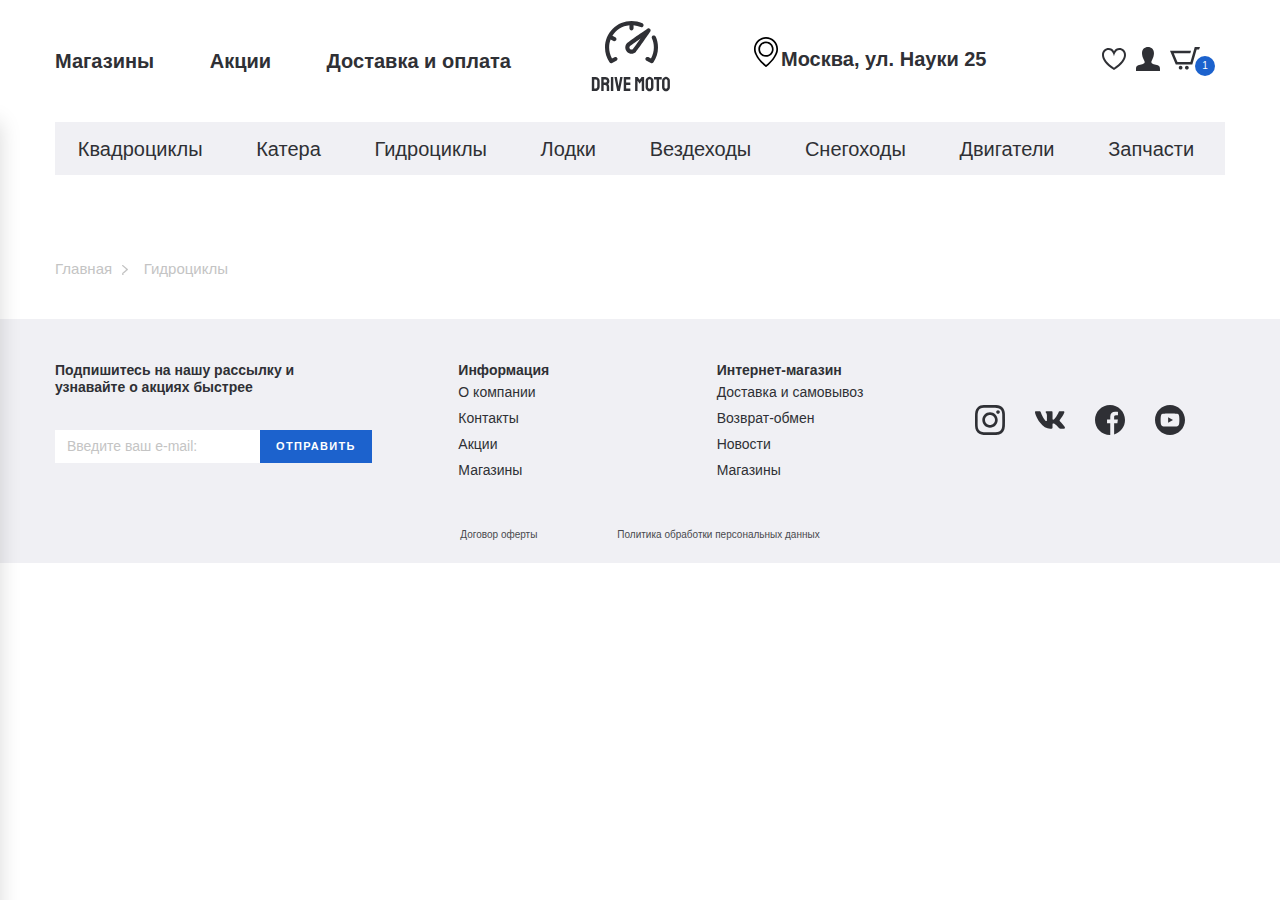
==== commit 87cc2ae4: "adaptive first page" ====
--- a/catalog.html
+++ b/catalog.html
@@ -17,6 +17,7 @@
   <link rel="preconnect" href="https://fonts.gstatic.com" crossorigin>
   <link href="https://fonts.googleapis.com/css2?family=Barlow:wght@400;700&display=swap" rel="stylesheet">
   <link rel="stylesheet" href="css/style.css">
+  <link rel="stylesheet" href="css/media.css">
 </head>
 
 <body>
@@ -25,14 +26,20 @@
       <div class="container">
         <div class="header__top-inner">
           <nav class="menu">
+            <button class="menu__btn">
+              <div class="menu__btn-line"></div>
+              <div class="menu__btn-line"></div>
+              <div class="menu__btn-line"></div>
+            </button>
             <ul class="menu__list">
-              <li class="menu__item"><a class="menu__link" href="index.html">Магазины</a></li>
-              <li class="menu__item"><a class="menu__link" href="index.html">Акции</a></li>
-              <li class="menu__item"><a class="menu__link" href="index.html">Доставка и оплата</a></li>
+              <li class="menu__item"><a class="menu__link" href="#">Магазины</a></li>
+              <li class="menu__item"><a class="menu__link" href="#">Акции</a></li>
+              <li class="menu__item"><a class="menu__link" href="#">Доставка и оплата</a></li>
             </ul>
           </nav>
-          <a class="logo" href="index.html">
+          <a class="logo" href="#">
             <img class="logo__img" src="images/logo.svg" alt="Logo">
+            <div class="logo__img-mobile"><img src="images/logo-sm.svg" alt="Logo"></div>
           </a>
           <div class="header__box">
             <a class="header__address-link"
@@ -62,6 +69,98 @@
         </div>
       </div>
     </div>
+    <div class="menu-mobile">
+      <ul class="menu-mobile__list">
+        <li class="menu-mobile__item">
+          <a class="menu-mobile__link" href="#"><img class="menu-mobile__img" src="images/account-icon.svg" alt="">
+            <p>Войти</p>
+          </a>
+        </li>
+        <li class="menu-mobile__item">
+          <a class="menu-mobile__link" href="#"><img class="menu-mobile__img" src="images/account-icon.svg" alt="">
+            <p>Регистрация</p>
+          </a>
+        </li>
+        <li class="menu-mobile__item">
+          <a class="menu-mobile__link" href="#"><img class="menu-mobile__img" src="images/save-icon.svg" alt="">
+            <p>Избранное</p>
+          </a>
+        </li>
+        <li class="menu-mobile__item">
+          <a class="menu-mobile__link" href="#"><img class="menu-mobile__img" src="images/basket-icon.svg" alt="">
+            <p>Корзина</p>
+          </a>
+        </li>
+        <li class="menu-mobile__item">
+          <a class="menu-mobile__link" href="#"><img class="menu-mobile__img" src="images/shop-icon.svg" alt="">
+            <p>Магазины</p>
+          </a>
+        </li>
+        <li class="menu-mobile__item">
+          <a class="menu-mobile__link" href="#"><img class="menu-mobile__img" src="images/procent-icon.svg" alt="">
+            <p>Акции</p>
+          </a>
+        </li>
+        <li class="menu-mobile__item">
+          <a class="menu-mobile__link" href="#"><img class="menu-mobile__img" src="images/delivery-icon.svg" alt="">
+            <p>Доставка и оплата</p>
+          </a>
+        </li>
+        <li class="menu-mobile__item">
+          <a class="menu-mobile__link" href="catalog.html">
+            <p>Квадроциклы</p>
+          </a>
+        </li>
+        <li class="menu-mobile__item">
+          <a class="menu-mobile__link" href="catalog.html">
+            <p>Катера</p>
+          </a>
+        </li>
+        <li class="menu-mobile__item">
+          <a class="menu-mobile__link" href="catalog.html">
+            <p>Гидроциклы</p>
+          </a>
+        </li>
+        <li class="menu-mobile__item">
+          <a class="menu-mobile__link" href="catalog.html">
+            <p>Лодки</p>
+          </a>
+        </li>
+        <li class="menu-mobile__item">
+          <a class="menu-mobile__link" href="catalog.html">
+            <p>Вездеходы</p>
+          </a>
+        </li>
+        <li class="menu-mobile__item">
+          <a class="menu-mobile__link" href="catalog.html">
+            <p>Снегоходы</p>
+          </a>
+        </li>
+        <li class="menu-mobile__item">
+          <a class="menu-mobile__link" href="catalog.html">
+            <p>Двигатели</p>
+          </a>
+        </li>
+        <li class="menu-mobile__item">
+          <a class="menu-mobile__link" href="catalog.html">
+            <p>Запчасти</p>
+          </a>
+        </li>
+        <li class="menu-mobile__item header__address">
+          <a class="menu-mobile__link" href="#">
+            <p>Москва, <br>
+              ул. Науки 25</p>
+          </a>
+        </li>
+      </ul>
+      <div class="menu-mobile__linewrapper">
+        <ul class="menu-mobile__line">
+          <li class="menu__item"><a class="menu__link" href="#">Магазины</a></li>
+          <li class="menu__item"><a class="menu__link" href="#">Акции</a></li>
+          <li class="menu__item"><a class="menu__link" href="#">Доставка и оплата</a></li>
+        </ul>
+      </div>
+    </div>
     <div class="header__bottom">
       <div class="container">
         <ul class="menu-categories">
@@ -112,18 +211,20 @@
 
   <div class="breadcrumbs">
     <div class="container">
-      <ul class="breadcrumbs__list">
-        <li class="breadcrumbs__list-item"><a class="breadcrumbs__list-link" href="#">
-            Главная
-          </a></li>
-        <li class="breadcrumbs__list-item"><a class="breadcrumbs__list-link" href="#">
-            Гидроциклы
-          </a></li>
-      </ul>
+      <div class="breadcrumbs__inner">
+        <ul class="breadcrumbs__list">
+          <li class="breadcrumbs__list-item"><a class="breadcrumbs__list-link" href="#">
+              Главная
+            </a></li>
+          <li class="breadcrumbs__list-item"><a class="breadcrumbs__list-link" href="#">
+              Гидроциклы
+            </a></li>
+        </ul>
+      </div>
     </div>
   </div>
 
-  <section class="catalog">
+  <!-- <section class="catalog">
     <div class="container">
       <h2 class="catalog__title">Гидроциклы</h2>
       <div class="catalog__filter">
@@ -711,7 +812,7 @@
               <img src="images/basket-white.svg" alt="basket">
             </button>
             <a class="product-item__notify-link" href="#"><span>Сообщить о поступлении</span></a>
-            <a class="product-item" href="#">
+            <a class="product-item" href="product-page.html">
               <p class="product-item__hover-text hover-text">
                 посмотреть товар
               </p>
@@ -757,7 +858,7 @@
               <img src="images/basket-white.svg" alt="basket">
             </button>
             <a class="product-item__notify-link" href="#"><span>Сообщить о поступлении</span></a>
-            <a class="product-item" href="#">
+            <a class="product-item" href="product-page.html">
               <p class="product-item__hover-text hover-text">
                 посмотреть товар
               </p>
@@ -803,7 +904,7 @@
               <img src="images/basket-white.svg" alt="basket">
             </button>
             <a class="product-item__notify-link" href="#"><span>Сообщить о поступлении</span></a>
-            <a class="product-item" href="#">
+            <a class="product-item" href="product-page.html">
               <p class="product-item__hover-text hover-text">
                 посмотреть товар
               </p>
@@ -826,7 +927,7 @@
               <img src="images/basket-white.svg" alt="basket">
             </button>
             <a class="product-item__notify-link" href="#"><span>Сообщить о поступлении</span></a>
-            <a class="product-item" href="#">
+            <a class="product-item" href="product-page.html">
               <p class="product-item__hover-text hover-text">
                 посмотреть товар
               </p>
@@ -849,7 +950,7 @@
               <img src="images/basket-white.svg" alt="basket">
             </button>
             <a class="product-item__notify-link" href="#"><span>Сообщить о поступлении</span></a>
-            <a class="product-item" href="#">
+            <a class="product-item" href="product-page.html">
               <p class="product-item__hover-text hover-text">
                 посмотреть товар
               </p>
@@ -895,7 +996,7 @@
               <img src="images/basket-white.svg" alt="basket">
             </button>
             <a class="product-item__notify-link" href="#"><span>Сообщить о поступлении</span></a>
-            <a class="product-item" href="#">
+            <a class="product-item" href="product-page.html">
               <p class="product-item__hover-text hover-text">
                 посмотреть товар
               </p>
@@ -919,7 +1020,7 @@
               <img src="images/basket-white.svg" alt="basket">
             </button>
             <a class="product-item__notify-link" href="#"><span>Сообщить о поступлении</span></a>
-            <a class="product-item" href="#">
+            <a class="product-item" href="product-page.html">
               <p class="product-item__hover-text hover-text">
                 посмотреть товар
               </p>
@@ -965,7 +1066,7 @@
               <img src="images/basket-white.svg" alt="basket">
             </button>
             <a class="product-item__notify-link" href="#"><span>Сообщить о поступлении</span></a>
-            <a class="product-item" href="#">
+            <a class="product-item" href="product-page.html">
               <p class="product-item__hover-text hover-text">
                 посмотреть товар
               </p>
@@ -1012,7 +1113,7 @@
 
       </div>
     </div>
-  </section>
+  </section> -->
 
   <footer class="footer">
     <div class="container">
@@ -1026,8 +1127,8 @@
               <button class="footer__form-btn" type="submit">Отправить</button>
             </form>
           </div>
-          <div class="footer__top-item">
-            <h6 class="footer__top-title">Информация</h6>
+          <div class="footer__top-item footer__top-list-info">
+            <h6 class="footer__top-title footer__top-drop ">Информация</h6>
             <ul class="footer-list">
               <li class="footer-list__item"><a class="footer-list__link" href="#">О компании</a></li>
               <li class="footer-list__item"><a class="footer-list__link" href="#">Контакты</a></li>
@@ -1036,7 +1137,7 @@
             </ul>
           </div>
           <div class="footer__top-item">
-            <h6 class="footer__top-title">Интернет-магазин</h6>
+            <h6 class="footer__top-title footer__top-drop ">Интернет-магазин</h6>
             <ul class="footer-list">
               <li class="footer-list__item"><a class="footer-list__link" href="#">Доставка и самовывоз</a></li>
               <li class="footer-list__item"><a class="footer-list__link" href="#">Возврат-обмен</a></li>
@@ -1077,15 +1178,4 @@
   <script src="js/main.js"></script>
 </body>
 
-</html>
-
-
-<!-- 
-<div class="tabs-wrapper">
-  <div class="tabs">
-    <a class="tab tab--actives-content" href="#"></a>
-  </div>
-  <div class="tabs-container">
-    <div class="tabs-content tabs-content--active"></div>
-  </div>
-</div> -->+</html>--- a/css/style.css
+++ b/css/style.css
@@ -40,6 +40,8 @@
     font-size: 20px;
     line-height: 24px;
     font-weight: 400;
+    overflow-x: hidden;
+    min-width: 320px;
 }
 
 .container {
@@ -68,6 +70,12 @@
 }
 .header__box {
     display: flex;
+}
+.logo__img-mobile {
+    display: none;
+}
+.menu__btn {
+    display: none;
 }
 .header__address-link {
     width: 265px;
@@ -84,6 +92,44 @@
     left: 0;
     top: -10px;
 }
+.header__address {
+    font-weight: 700;
+    font-size: 20px;
+    line-height: 24px;
+    padding-top: 65px;
+    padding-bottom: 250px;
+}
+
+.menu-mobile__list {
+    width: 273px;
+    box-shadow: 0px 0px 20px rgba(0, 0, 0, 0.15);
+    transform: translateX(-100%);
+    transition: all 0.3s;
+    position: absolute;
+    z-index: 50;
+    background: #fff;
+}
+.menu-mobile__list--active {
+    transform: translateX(0%);
+}
+.menu-mobile__item {
+    position: relative;
+    border-bottom: 1px solid rgba(0, 0, 0, 0.1);
+}
+.menu-mobile__linewrapper {
+    display: none;       
+}
+.menu-mobile__link {
+    display: block;
+    padding-left: 53px;
+    padding-top: 36px;
+}
+.menu-mobile__img {
+    position: absolute;
+    left: 11px;
+    bottom: 0;
+}
+
 .user-list {
     margin-right: 15px;
     display: flex;
@@ -205,6 +251,9 @@
     cursor: pointer;
     background-color: transparent;
 }
+.slick-dots .slick-active button {
+    background-color: #fff;
+}
 .slick-active li button {
     background-color: #fff;
 }
@@ -314,6 +363,9 @@
     font-weight: 700;
 }
 .tabs-content {
+    display: none;
+}
+.search__content-item {
     display: none;
 }
 .tabs-content.tabs-content--active {
@@ -1263,8 +1315,7 @@
 .product-card {
     margin-bottom: 80px;
 }
-.container {
-}
+
 .product-card__inner {
     display: flex;
     justify-content: space-between;
@@ -1325,59 +1376,187 @@
 .product-card__buttons {
     margin-bottom: 50px;
 }
-.product-card__icon-favorite {
-}
-.product-card__icon-comparsion {
-}
-.rate {
-}
-
-.product-card__tabs {
-
-}
-.tabs {
-}
-.tab {
-}
-.tab--active {
-}
+.product-card__buttons a + a {
+    margin-left: 30px;
+}
+
 .product-card__tab {
     font-size: 20px;
     line-height: 24px;
     opacity: 0.6;
     padding-bottom: 5px;
     padding-right: 17px;
+    margin-bottom: 5px;
+    border-radius: 0;
+}
+.product-card__tab + .product-card__tab {
+    padding-left: 17px;
+}
+.product-card__tab.tab--active {
+    opacity: 1;
+    border-bottom: 2px solid #1c62cd;
+    font-weight: bold;
+    font-family: "SF Pro Display", sans-serif;
+}
+
+.product-card__list {
     margin-bottom: 20px;
+}
+.product-card__item {
+    padding: 15px 0 6px;
+    display: flex;
+    justify-content: space-between;
+    border-bottom: 1px solid rgba(47, 48, 53, 0.1);
+}
+.product-card__item-left {
+    padding-right: 15px;
+}
+.product-card__item-right {
+    width: 125px;
+}
+.product-card__more {
+    font-weight: 400;
+    font-size: 14px;
+    line-height: 17px;
+    color: #1c62cd;
+    border-bottom: 1px solid #1c62cd;
+    margin: 20px 0 40px;
+}
+.product-card__btn button {
+    font-size: 14px;
+    line-height: 17px;
+    text-align: center;
+    letter-spacing: 0.12em;
+    text-transform: uppercase;
+    color: #ffffff;
+    padding: 16px 56px;
+    background: #1c62cd;
+    border-radius: 3px;
+    border: none;
+    cursor: pointer;
+}
+.card__tab-box {
+    display: flex;
+    justify-content: space-around;
+    background: #f4f4f4;
+    align-items: space-around;
+    padding: 22px 0;
+    margin-bottom: 50px;
+}
+.card__tabs {
+    margin-bottom: 100px;
+}
+.card__tab {
+    line-height: 24px;
+    font-size: 20px;
+    color: #2f3035;
+    opacity: 0.6;
+}
+
+.card__tab.tab--active {
+    padding-bottom: 5px;
+    border-bottom: 1px solid #1c62cd;
+    opacity: 1;
     border-radius: 0;
 }
-.product-card__tab + .product-card__tab{
-    padding-left: 17px;
-}
-.product-card__tab.tab--active {
-
-    opacity: 1;
-    border-bottom: 2px solid #1C62CD;
-    font-weight: bold;
-    font-family: 'SF Pro Display', sans-serif;
-}
-.tabs-container {
-}
-.tabs-content {
-}
-.product-card__tabs-content {
-}
-.tabs-content--active {
-}
-.product-card__list {
-}
-.product-card__item {
-    
-}
-.product-card__item-left {
-}
-.product-card__item-right {
-}
-.product-card__more {
-}
-.product-card__btn {
-}
+
+.card__top-line {
+    margin-bottom: 10px;
+}
+.card__label-search {
+    font-size: 17px;
+    line-height: 20px;
+    color: rgba(47, 48, 53, 0.7);
+}
+.card__input-search {
+    margin-left: 17px;
+    background: #f0f0f4;
+    border-radius: 3px;
+    padding: 9px 37px 9px 17px;
+    border: none;
+    margin-right: 100px;
+}
+
+.card__input-pickup {
+    margin-left: 54px;
+    font-size: 17px;
+    line-height: 20px;
+    color: rgba(47, 48, 53, 0.7);
+}
+
+.card__list-item {
+    padding: 20px 0;
+    border-bottom: 1px solid rgba(47, 48, 53, 0.1);
+    display: flex;
+    font-size: 16px;
+    line-height: 22px;
+    color: rgba(47, 48, 53, 0.7);
+}
+.card__list-itemtitle {
+    color: rgb(47, 48, 53);
+    font-size: 20px;
+    line-height: 24px;
+}
+.card__list-address {
+    width: 220px;
+    margin-right: 80px;
+}
+
+.card__list-workhours {
+    width: 153px;
+    margin-right: 96px;
+}
+.workhours {
+    display: flex;
+    justify-content: space-between;
+}
+.card__list-avialable {
+    width: 140px;
+    margin-right: 60px;
+}
+
+.card__list-num {
+    width: 104px;
+}
+
+.card__list-btn {
+    margin-left: auto;
+}
+.card__list-btn button {
+    border: none;
+    font-size: 13px;
+    line-height: 16px;
+    letter-spacing: 0.12em;
+    color: #ffffff;
+    padding: 9px 40px;
+    border: none;
+    text-transform: uppercase;
+    background: #1c62cd;
+    border-radius: 3px;
+    cursor: pointer;
+}
+.footer__top-listwrap {
+    display: flex;
+    justify-content: space-between;
+    width: 410px;
+}
+
+.product-slider .slick-dots {
+    bottom: -30px;
+}
+.product-slider .slick-dots button{
+    background: #C4C4C4;
+    width: 14px;
+    height: 14px;
+}
+.product-slider .slick-dots .slick-active button{
+    background: #1C62CD;
+}
+.product-slider {
+    /* height: 576px; */
+    overflow-y: visible;
+}
+
+.banner-mob {
+    display: none;
+}
--- a/css/media.css
+++ b/css/media.css
@@ -0,0 +1,399 @@
+@media (max-width: 1300px) {
+    .product__more {
+        margin-top: 60px;
+    }
+}
+
+@media (max-width: 1200px) {
+    .banner-section__slider-img {
+        min-height: 380px;
+        max-width: 600px;
+    }
+    .banner-section__inner {
+        justify-content: space-evenly;
+    }
+    .banner-section__slider {
+        max-width: 600px;
+    }
+    .banner-section__item {
+        min-height: 380px;
+    }
+    .sale-item__footer {
+        padding: 17px 20px;
+    }
+    .categories__inner {
+        justify-content: space-around;
+    }
+    .search__content-input {
+        width: 80%;
+    }
+    .banner__link img {
+        width: 100%;
+    }
+    .banner,
+    .banner-mob {
+        margin: 80px 0;
+    }
+}
+@media (max-width: 1100px) {
+    .container {
+        width: 1100px;
+    }
+    .menu__item + .menu__item {
+        padding-left: 20px;
+    }
+    .header__address-link {
+        margin-right: 20px;
+    }
+}
+
+@media (max-width: 991.98px) {
+    .container {
+        width: 991px;
+    }
+    .header__top-inner {
+        width: 991px;
+    }
+}
+@media (max-width: 968px) {
+    body {
+        overflow-x: hidden;
+    }
+    .banner-section__slider-item {
+        text-align: center;
+    }
+    .banner-section__slider-btn,
+    .banner-section__slider-btnprev,
+    .banner-section__slider-btnnext {
+        display: none;
+    }
+    .banner-section__inner {
+        margin-top: 25px;
+        flex-wrap: wrap;
+        justify-content: center;
+    }
+    .banner-section__slider-img {
+        max-width: 100%;
+        margin-bottom: 25px;
+    }
+    .banner-section__slider {
+        max-width: 100%;
+    }
+    .header__top-inner {
+        width: 948px;
+    }
+    .header__bottom {
+        display: none;
+    }
+    .menu__list {
+        display: none;
+    }
+    .menu__btn {
+        display: block;
+        background: transparent;
+        cursor: pointer;
+        border: none;
+        padding: 0;
+    }
+    .menu__btn-line {
+        background: #2f3035;
+        border-radius: 3px;
+        height: 3px;
+        width: 34px;
+        margin: 8px 0;
+    }
+    .menu-mobile__linewrapper {
+        display: block;
+        color: #2f3035;
+        font-weight: bold;
+        overflow-x: scroll;
+        background-color: #0e0e114f;
+        width: 992px;
+    }
+    .menu-mobile__line {
+        width: 450px;
+        padding: 14px 0 14px 15px;
+    }
+    .menu-mobile__line.menu__item {
+        font-size: 20px;
+        line-height: 24px;
+        font-family: "SFProDisplay-Bold", sans-serif;
+    }
+    .mobile-overflow {
+        width: 1000px;
+    }
+    .tabs-wrapper,
+    .breadcrumbs__inner {
+        overflow-x: scroll;
+    }
+}
+
+@media (max-width: 940px) {
+    .footer__top-inner {
+        flex-wrap: wrap;
+        justify-content: space-around;
+    }
+    .footer__top-item {
+        margin-bottom: 25px;
+    }
+}
+
+@media (max-width: 840px) {
+    .container {
+        width: 840px;
+    }
+    .menu-mobile__linewrapper {
+        width: 840px;
+    }
+    .header__top-inner {
+        width: 820px;
+    }
+}
+
+@media (max-width: 768px) {
+    .container {
+        width: 768px;
+        padding: 0 5px;
+    }
+    .menu-mobile__linewrapper {
+        width: 768px;
+    }
+    .header__top-inner {
+        width: 748px;
+    }
+    .search__content-input {
+        width: 610px;
+    }
+    .banner-section__slider-img img {
+        width: 728px;
+    }
+}
+
+@media (max-width: 640px) {
+    .products .product__title {
+        text-align: center;
+    }
+    .search__content-btn {
+        font-size: 0;
+        line-height: 0;
+        padding: 17px;
+        border: none;
+        margin-left: 3px;
+        background-image: url("../images/search.svg");
+        background-repeat: no-repeat;
+        width: 24px;
+        height: 24px;
+        background-color: transparent;
+        position: absolute;
+        right: 8px;
+        top: 13px;
+    }
+    .search__content-form {
+        position: relative;
+        background: #f0f0f4;
+    }
+    .search__content-input {
+        padding-right: 50px;
+        height: 50px;
+    }
+    .banner-section .container {
+        padding: 0;
+    }
+    .header__address-link {
+        display: none;
+    }
+    .container {
+        width: 640px;
+    }
+    .header__top-inner {
+        width: 620px;
+    }
+    .user-list {
+        margin-right: 0px;
+    }
+    .banner-section__slider-img {
+        min-height: 200px;
+    }
+    .menu-mobile__linewrapper {
+        width: 640px;
+    }
+}
+@media (max-width: 576px) {
+    .container {
+        width: 565px;
+    }
+    .header__top-inner {
+        width: 535px;
+    }
+    .menu-mobile__linewrapper {
+        width: 576px;
+    }
+}
+@media (max-width: 540px) {
+    .footer__top-item {
+        width: 100%;
+    }
+    .header__top-inner {
+        width: 520px;
+    }
+    .menu-mobile__linewrapper {
+        width: 540px;
+    }
+    .search__content-form {
+        width: 500px;
+    }
+    .header__top-inner {
+        width: 500px;
+    }
+    .footer__top-inner {
+        justify-content: start;
+    }
+    .footer-list {
+        display: none;
+    }
+    .container {
+        width: 530px;
+    }
+    .footer__top-title.footer__top-drop {
+        font-weight: 500;
+        font-size: 14px;
+        line-height: 18px;
+        color: #7f7f7f;
+        padding: 15px 0;
+        border-top: none;
+    }
+    .footer__top-drop {
+        margin-bottom: 0;
+        border-top: 2px solid #F9F9F4;
+    }
+    .footer__top-drop{
+        position: relative;
+    }
+    .footer__top-drop::after {
+        content: "";
+        position: absolute;
+        right: 0px;
+        top: 21px;
+        background-image: url(../images/arrow-down.svg);
+        width: 12px;
+        height: 8px;
+        transition:all .5s;
+    }
+    .footer__top-drop--active::after {
+        transform: rotate(180deg);
+    }
+    .footer__top-item {
+        border-bottom: 2px solid #F9F9F4;
+    }
+    .footer__top-newslatter.footer__top-item {
+        margin-right: auto;
+        margin-left: auto;
+        width: 300px;
+    }
+    .banner__link img {
+        width: 96%;
+    }
+    .social-list {
+        justify-content: center;
+    }
+    .footer__top-social.footer__top-item {
+        width: 100%;
+        border-bottom: none;
+    }
+    .footer__bottom {
+        flex-direction: column;
+        align-items: start;
+    }
+    .footer__bottom-link {
+        margin-bottom: 12px;
+    }
+}
+@media (max-width: 420px) {
+    .footer__top-drop::after {
+        right: 40px;
+    }
+    .search__content-form{
+        width: 400px;
+    }
+    .banner-section__slider-img {
+        min-height: 164px;
+    }
+    body {
+        overflow-x: hidden;
+    }
+    .container {
+        width: 420px;
+    }
+    .header__top-inner {
+        width: 350px;
+    }
+    .menu-mobile__linewrapper {
+        width: 420px;
+        margin: 0 auto 50px;
+    }
+    .search__content-form{
+        width: 360px;
+    }
+    .menu-mobile__line {
+        text-align: left;
+    }
+    .banner__link img {
+        width: 90%;
+    }
+}
+@media (max-width: 370px) {
+    .container {
+        width: 375px;
+    }
+    .banner-section__slider img {
+        display: block;
+        width: 370px;
+    }
+}
+@media (max-width: 370px) {
+    .search__content-form{
+        width: 360px;
+    }
+    .menu-mobile__linewrapper {
+        width: 370px;
+    }
+    body {
+        overflow-x: hidden;
+    }
+    .banner-section__slider-img {
+        min-width: 0;
+    }
+    .container {
+        width: 370px;
+    }
+    .header__top-inner {
+        width: 350px;
+    }
+    .logo__img {
+        display: none;
+    }
+    .logo__img-mobile {
+        display: block;
+    }
+}
+@media (max-width: 320px) {
+    .search__content-form {
+        width: 300px;
+    }
+    .container {
+        width: 310px;
+        padding: 0 5px;
+    }
+    .header__top-inner {
+        width: 300px;
+    }
+    .menu-mobile__linewrapper {
+        width: 320px;
+    }
+    .banner-mob {
+        display: block;
+    }
+    .banner {
+        display: none;
+    }
+}
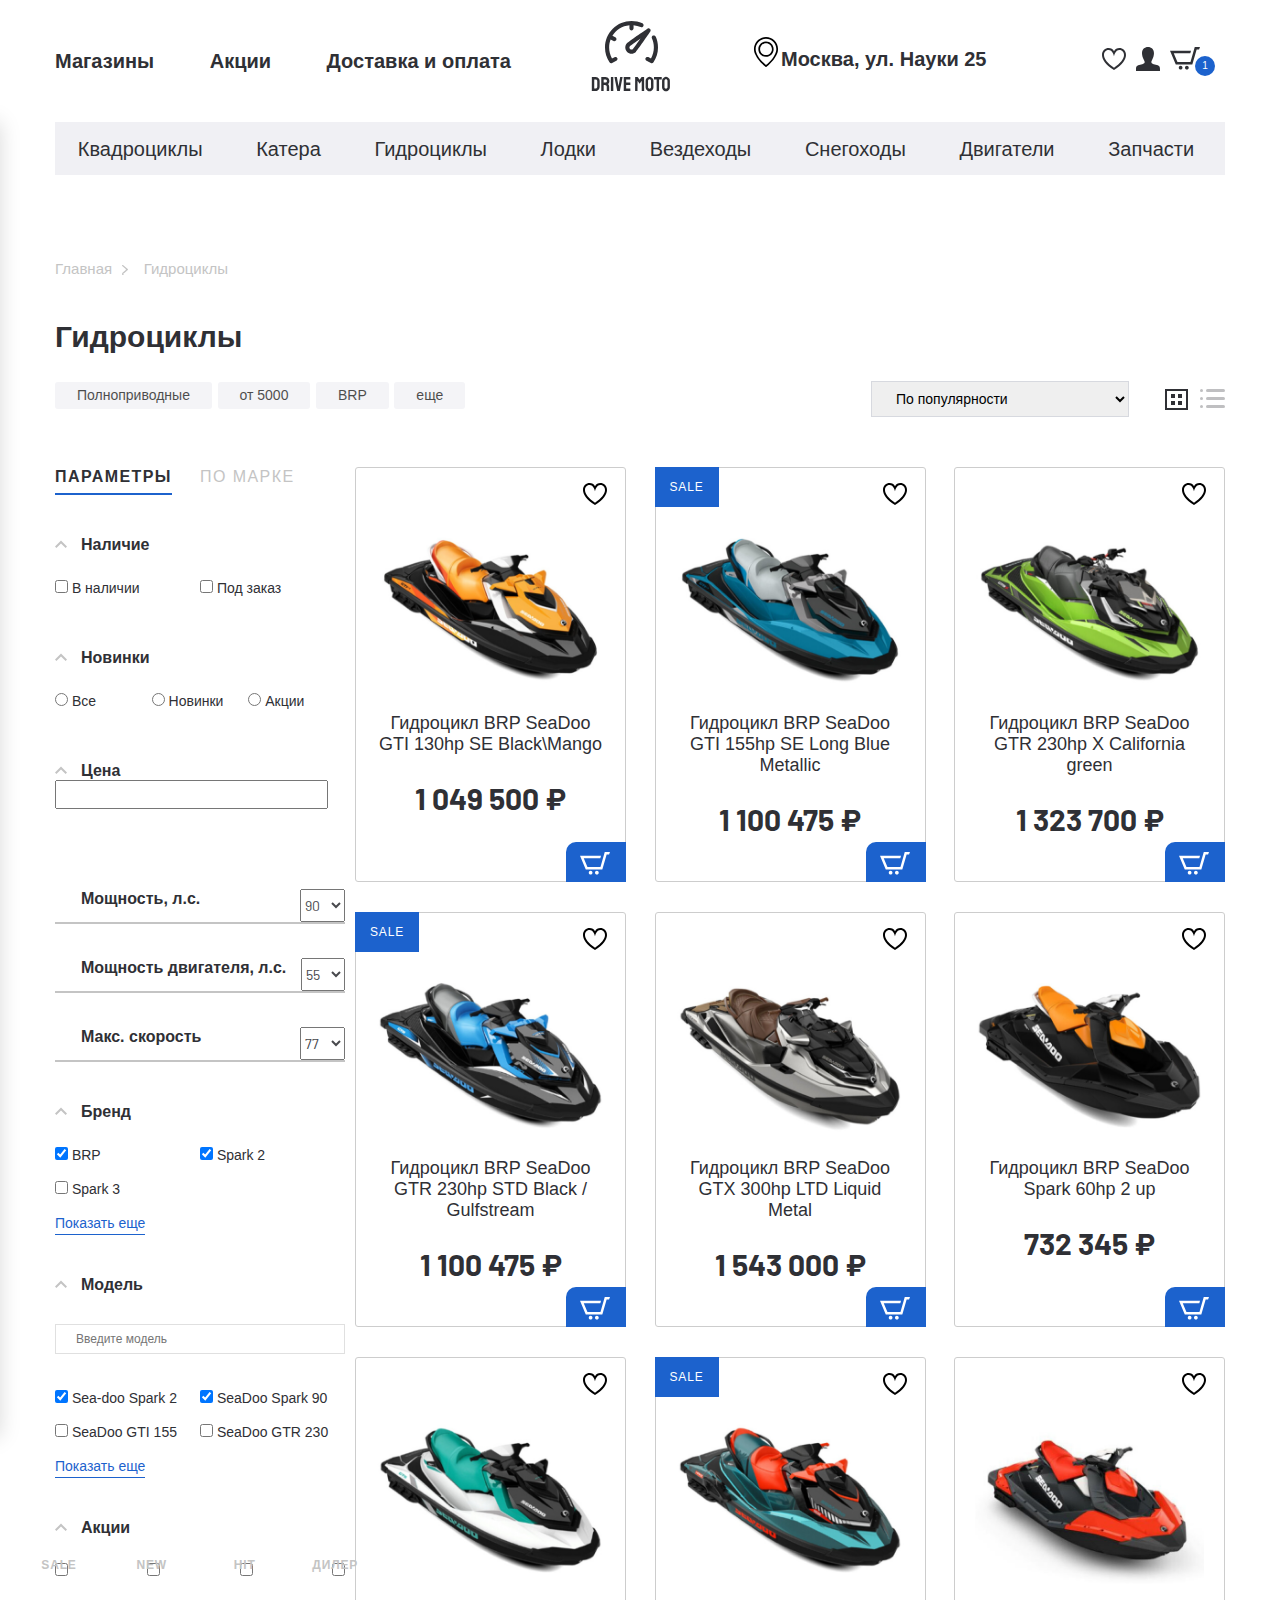
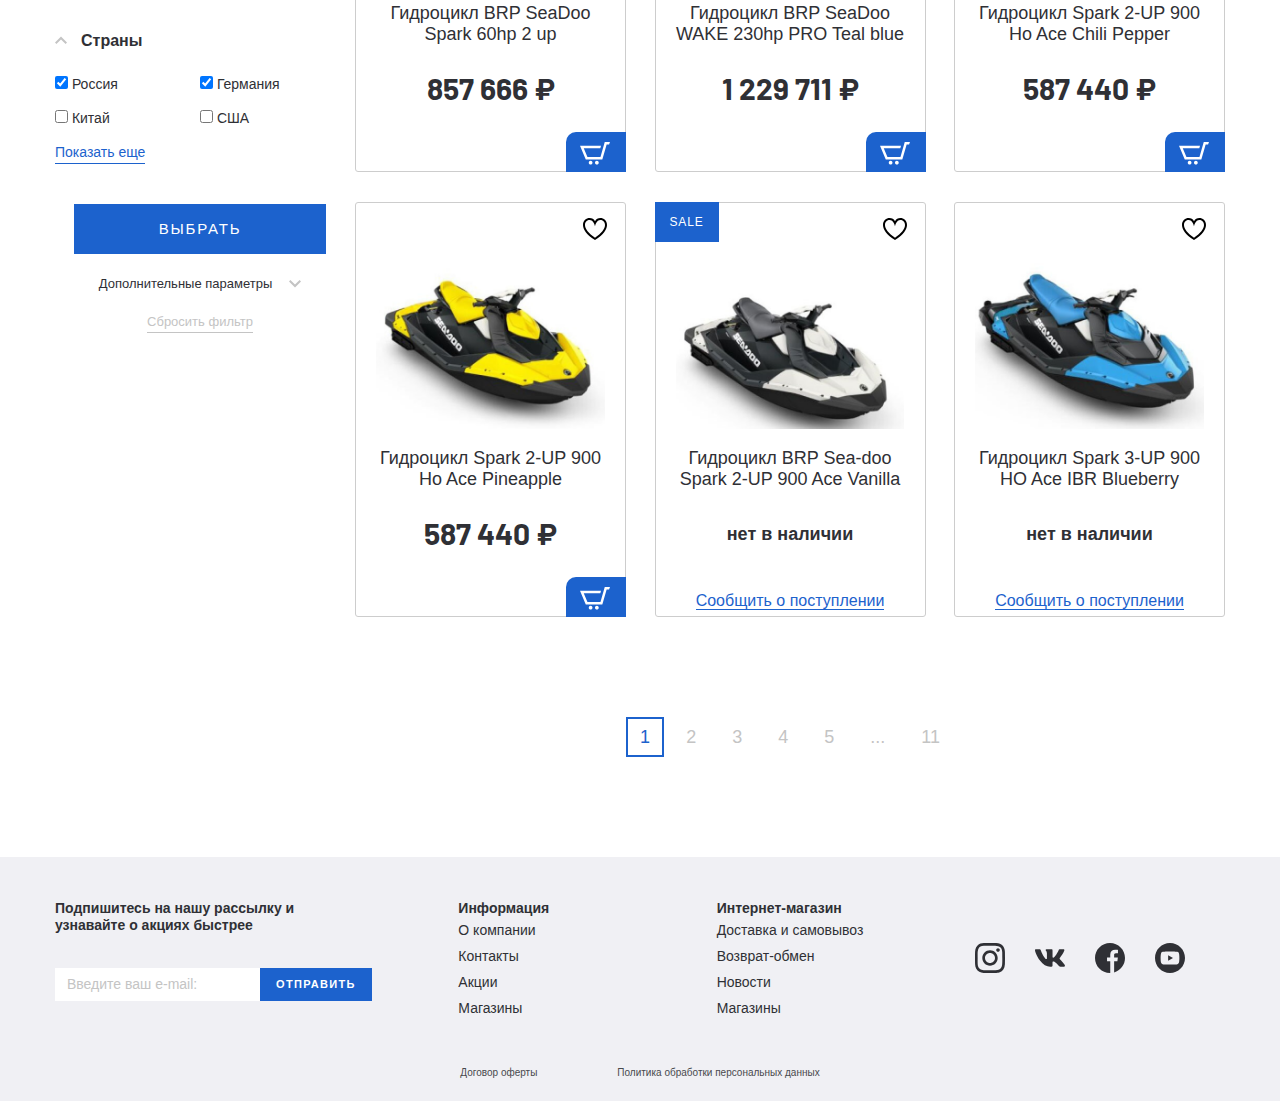
==== commit 4d6837d0: "finish adaptive" ====
--- a/catalog.html
+++ b/catalog.html
@@ -5,7 +5,7 @@
   <meta charset="UTF-8">
   <meta name="viewport" content="width=device-width, initial-scale=1.0">
   <meta http-equiv="X-UA-Compatible" content="ie=edge">
-  <title>Driver Moto</title>
+  <title>Driver Moto - Категории</title>
   <link rel="stylesheet" href="css/normalize.css">
   <link rel="stylesheet" href="css/slick.css">
   <link rel="stylesheet" href="css/jquery.formstyler.css">
@@ -37,7 +37,7 @@
               <li class="menu__item"><a class="menu__link" href="#">Доставка и оплата</a></li>
             </ul>
           </nav>
-          <a class="logo" href="#">
+          <a class="logo" href="index.html">
             <img class="logo__img" src="images/logo.svg" alt="Logo">
             <div class="logo__img-mobile"><img src="images/logo-sm.svg" alt="Logo"></div>
           </a>
@@ -212,11 +212,11 @@
   <div class="breadcrumbs">
     <div class="container">
       <div class="breadcrumbs__inner">
-        <ul class="breadcrumbs__list">
-          <li class="breadcrumbs__list-item"><a class="breadcrumbs__list-link" href="#">
+        <ul class="breadcrumbs__list mobile-overflow">
+          <li class="breadcrumbs__list-item"><a class="breadcrumbs__list-link" href="index.html">
               Главная
             </a></li>
-          <li class="breadcrumbs__list-item"><a class="breadcrumbs__list-link" href="#">
+          <li class="breadcrumbs__list-item"><a class="breadcrumbs__list-link" href="catalog.html">
               Гидроциклы
             </a></li>
         </ul>
@@ -224,15 +224,17 @@
     </div>
   </div>
 
-  <!-- <section class="catalog">
+  <section class="catalog">
     <div class="container">
       <h2 class="catalog__title">Гидроциклы</h2>
       <div class="catalog__filter">
-        <div class="catalog__filter-items">
-          <button>Полноприводные</button>
-          <button>от 5000</button>
-          <button>BRP</button>
-          <button>еще</button>
+        <div class="catalog__filter-iteminner">
+          <div class="catalog__filter-items mobile-overflow">
+            <button>Полноприводные</button>
+            <button>от 5000</button>
+            <button>BRP</button>
+            <button>еще</button>
+          </div>
         </div>
         <div class="catalog__filter-btn">
           <select class="filter-style select-item">
@@ -266,8 +268,11 @@
         </div>
       </div>
       <div class="catalog__inner">
+        <div class="aside__btn">
+          Фильтр
+        </div>
         <aside class="catalog__inner-aside aside-filter">
-          <div class="tabs-wrapper">
+          <div class="tabs-wrapper tabs-wrapper--no-scroll">
             <div class="tabs aside-filter__tabs">
               <a class="tab aside-filter__tab tab--active" href="#aside-filter-1"><span>Параметры</span></a>
               <a class="tab aside-filter__tab" href="#aside-filter-2"><span>по марке</span></a>
@@ -1113,7 +1118,7 @@
 
       </div>
     </div>
-  </section> -->
+  </section>
 
   <footer class="footer">
     <div class="container">
--- a/css/style.css
+++ b/css/style.css
@@ -118,6 +118,12 @@
 }
 .menu-mobile__linewrapper {
     display: none;       
+}
+.aside__btn {
+    display: none;
+}
+.product-card__btn-mobile {
+    display: none;
 }
 .menu-mobile__link {
     display: block;
--- a/css/media.css
+++ b/css/media.css
@@ -5,6 +5,7 @@
 }
 
 @media (max-width: 1200px) {
+
     .banner-section__slider-img {
         min-height: 380px;
         max-width: 600px;
@@ -36,6 +37,10 @@
     }
 }
 @media (max-width: 1100px) {
+
+    .catalog__inner-list {
+        justify-content: space-around;
+    }
     .container {
         width: 1100px;
     }
@@ -45,6 +50,10 @@
     .header__address-link {
         margin-right: 20px;
     }
+    .card__input-search {
+        margin-right: 0;
+        width: 220px;
+    }
 }
 
 @media (max-width: 991.98px) {
@@ -56,6 +65,29 @@
     }
 }
 @media (max-width: 968px) {
+
+    .container {
+        width: 968px;
+    }
+    .product-card__inner {
+        flex-wrap: wrap;
+    }
+    .product-card__content {
+        order: -1;
+    }
+    .product-card__btn-mobile{
+        display: block;
+        margin-top: 40px;
+    }
+    .product-card__img-box {
+        width: 100%;
+    }
+    .product-card__tabs {
+        display: none;
+    }
+    .tabs-wrapper.tabs-wrapper--no-scroll {
+        overflow: hidden;
+    }
     body {
         overflow-x: hidden;
     }
@@ -102,13 +134,15 @@
         width: 34px;
         margin: 8px 0;
     }
+
     .menu-mobile__linewrapper {
         display: block;
         color: #2f3035;
         font-weight: bold;
         overflow-x: scroll;
         background-color: #0e0e114f;
-        width: 992px;
+        width: 968px;
+        margin-bottom: 80px;
     }
     .menu-mobile__line {
         width: 450px;
@@ -123,12 +157,16 @@
         width: 1000px;
     }
     .tabs-wrapper,
-    .breadcrumbs__inner {
+    .breadcrumbs__inner,
+    .catalog__filter-iteminner {
         overflow-x: scroll;
     }
 }
 
 @media (max-width: 940px) {
+    .header__top-inner {
+        width: 920px;
+    }
     .footer__top-inner {
         flex-wrap: wrap;
         justify-content: space-around;
@@ -136,9 +174,40 @@
     .footer__top-item {
         margin-bottom: 25px;
     }
+    .catalog__filter-btn button{
+        display: none;
+    }
+    .catalog__filter-btn {
+        margin-top: 30px;
+    }
+    .catalog__filter {
+        display: block;
+    }
+    .container {
+        width: 940px;
+    }
+    .menu-mobile__linewrapper {
+        width: 940px;
+    }
+    .card__top-line label {
+        display: block;
+        width: 100%;
+        margin-bottom: 25px;
+        margin-left: 0;
+    }
+    .card__list-item {
+        display: block;
+    }
+    .card__list-item div{
+        margin-bottom: 15px;
+    }
+    .card__list-itemtitle {
+        display: none;
+    }
 }
 
 @media (max-width: 840px) {
+
     .container {
         width: 840px;
     }
@@ -170,8 +239,32 @@
 }
 
 @media (max-width: 640px) {
-    .products .product__title {
+    .product-card__content-title{
+        font-size: 20px;
+        line-height: 24px;
+    }
+    .product-card__butos a + a {
+        margin-left: 0;
+    }
+    .product-card__img {
+        width: 100%;
+    }
+    .catalog__inner {
+        flex-wrap: wrap;
+    }
+    .aside__btn {
+        display: block;
+        text-transform: uppercase;
+        font-weight: 700;
         text-align: center;
+        padding: 15px 0;
+        color: white;
+        background: #1c62cd;
+        margin-bottom: 30px;
+        width: 100%;
+    }
+    .aside-filter {
+        display: none;
     }
     .search__content-btn {
         font-size: 0;
@@ -310,7 +403,7 @@
 }
 @media (max-width: 420px) {
     .footer__top-drop::after {
-        right: 40px;
+        right: 10px;
     }
     .search__content-form{
         width: 400px;
@@ -325,7 +418,7 @@
         width: 420px;
     }
     .header__top-inner {
-        width: 350px;
+        width: 400px;
     }
     .menu-mobile__linewrapper {
         width: 420px;
@@ -338,24 +431,39 @@
         text-align: left;
     }
     .banner__link img {
-        width: 90%;
+        width: 100%;
+    }
+}
+@media (max-width: 375px) {
+    .container {
+        width: 375px;
+    }
+    .banner-section__slider img {
+        display: block;
+        width: 370px;
+    }
+    .menu-mobile__linewrapper {
+        width: 375px;
+    }
+    .header__top-inner {
+        width: 355px;
     }
 }
 @media (max-width: 370px) {
-    .container {
-        width: 375px;
-    }
-    .banner-section__slider img {
-        display: block;
+    .search__content-form {
+        width: 330px;
+    }
+    .footer__top-drop::after {
+        right: 30px;
+    }
+    .banner__link img {
+        width: 100%;
+    }
+    .menu-mobile__linewrapper {
         width: 370px;
     }
-}
-@media (max-width: 370px) {
-    .search__content-form{
-        width: 360px;
-    }
-    .menu-mobile__linewrapper {
-        width: 370px;
+    .header__top-inner {
+        width: 350px;
     }
     body {
         overflow-x: hidden;
@@ -365,9 +473,6 @@
     }
     .container {
         width: 370px;
-    }
-    .header__top-inner {
-        width: 350px;
     }
     .logo__img {
         display: none;
@@ -382,7 +487,6 @@
     }
     .container {
         width: 310px;
-        padding: 0 5px;
     }
     .header__top-inner {
         width: 300px;
@@ -396,4 +500,7 @@
     .banner {
         display: none;
     }
-}
+    .pagination-list__item {
+        margin: 0;
+    }
+}
